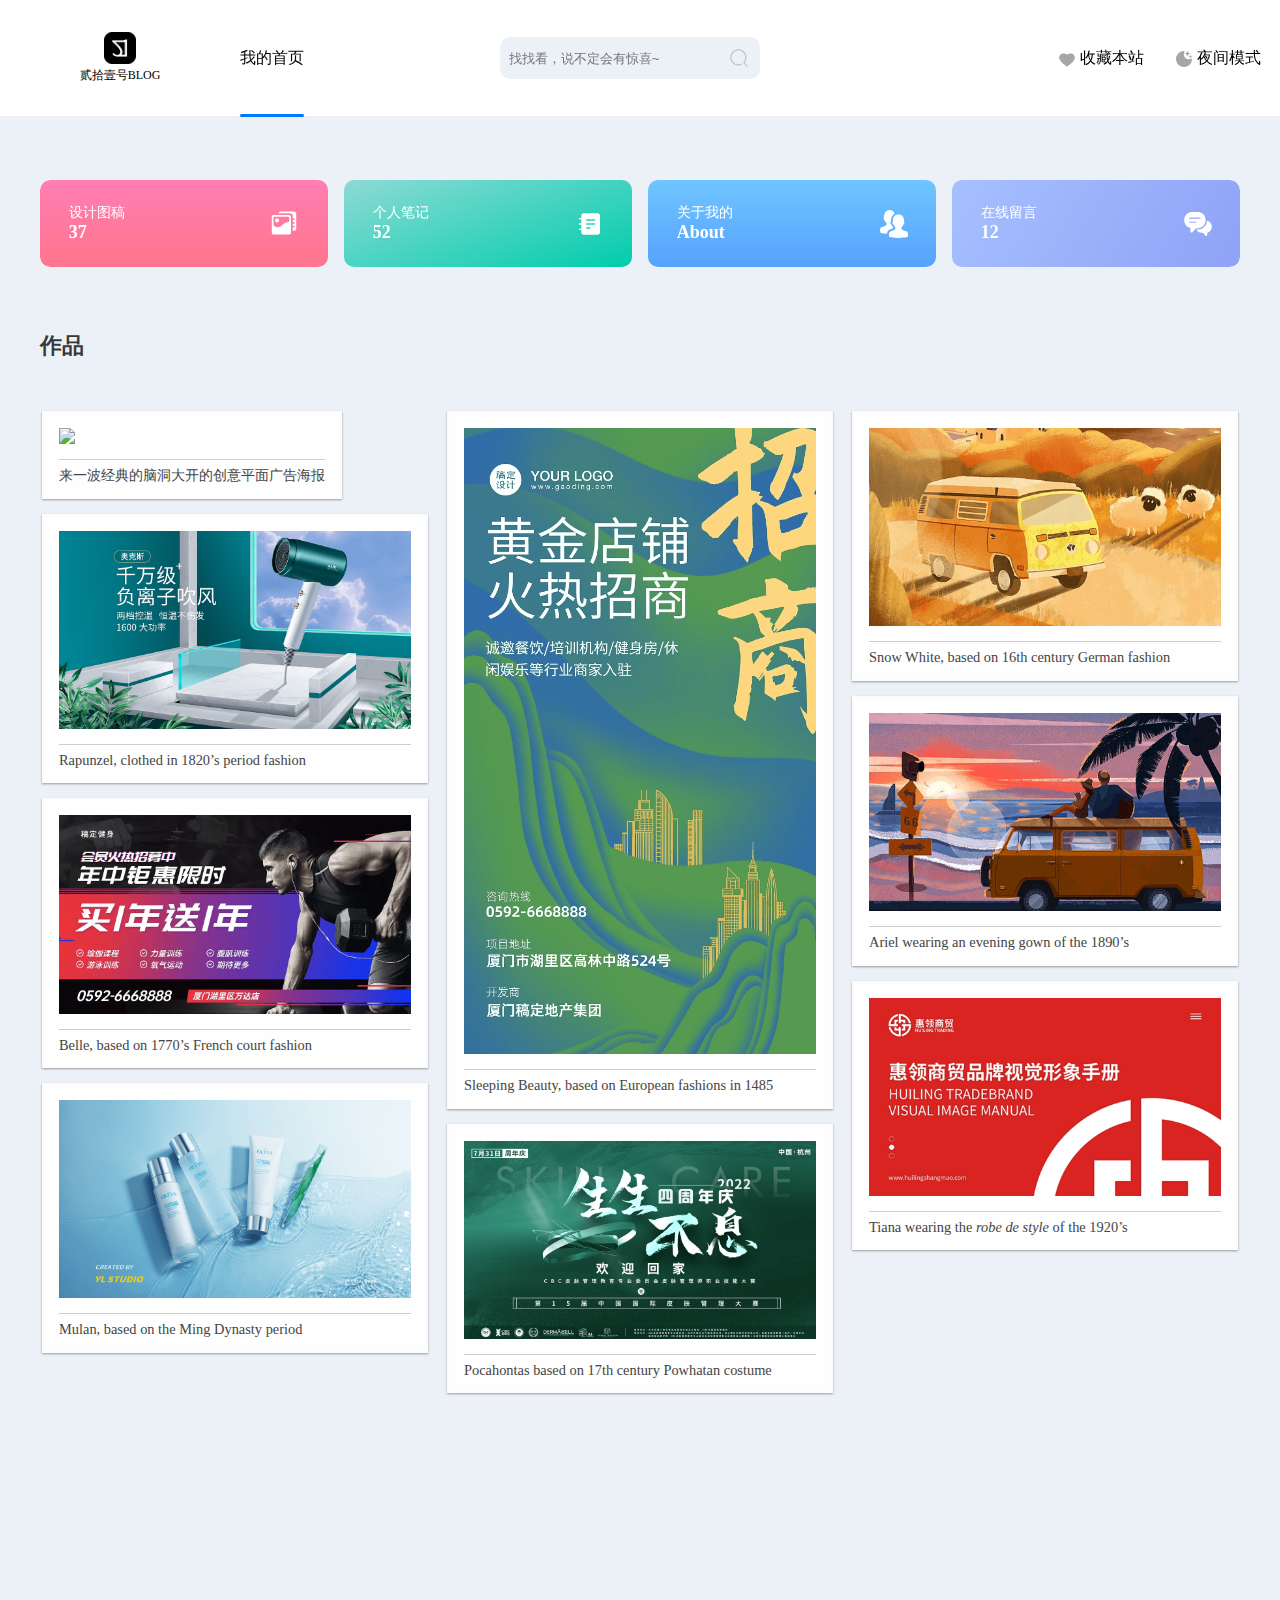
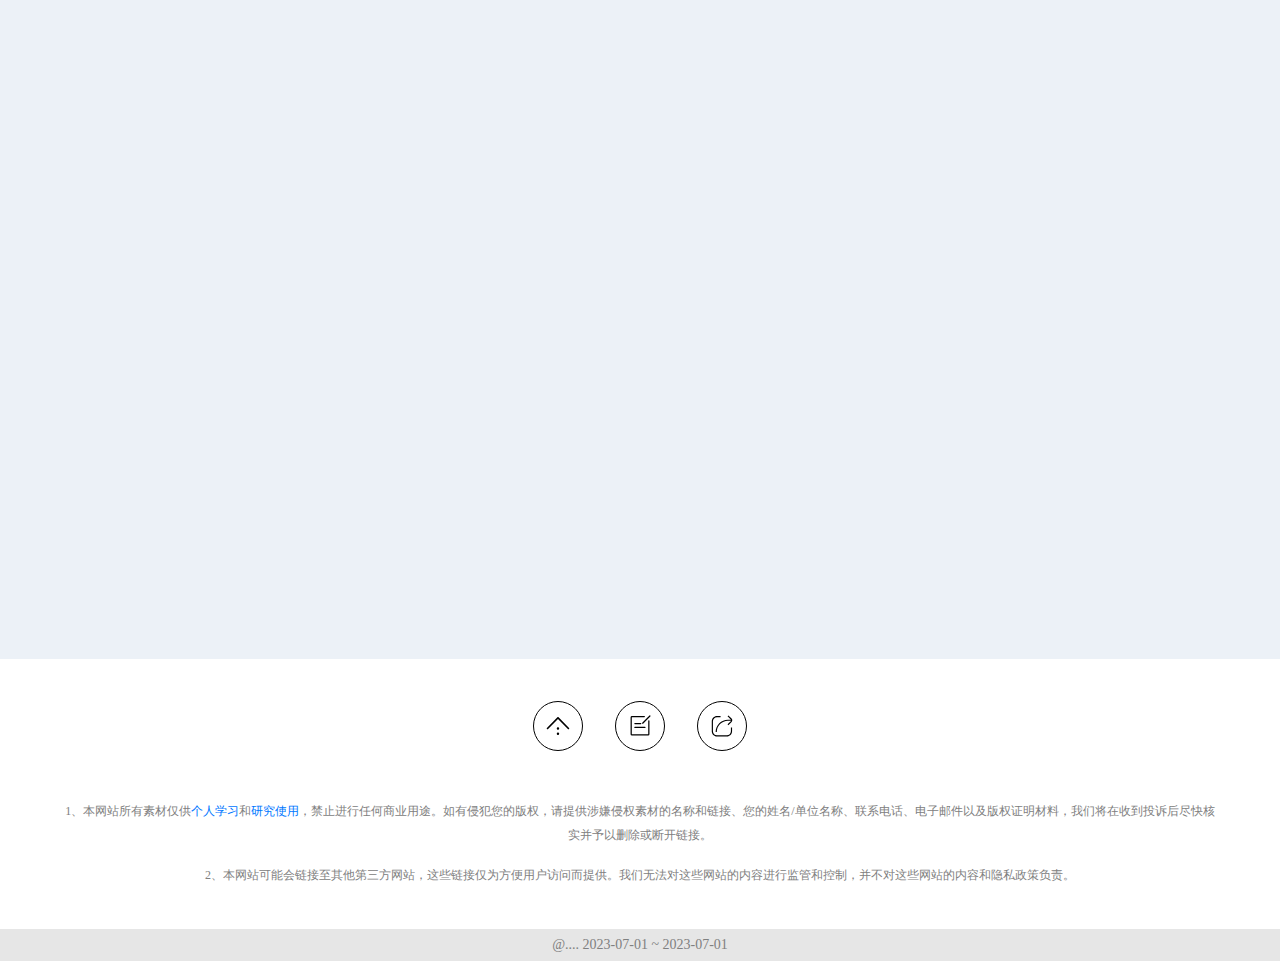
==== index.html @ 26cf8e60 "复制网站内部文件" ====
<!DOCTYPE html>
<html>
	<head>
		<meta charset="utf-8" />
		<meta name="viewport" content="width=device-width,initial-scale=1,maximum-scale=1,user-scalable=no">
		<title>21号blog————每一步都是新的起点</title>
		<!-- 网站上显示logo图标 -->
		<link href="img/favicon.ico" rel="icon" type="image/x-icon" />
		<!-- 收藏用logo图标 -->
		<link rel="bookmark" href="img/favicon.ico" type="image/x-icon">
		<link type="text/css" rel="stylesheet" href="css/css.css" />
		<link type="text/css" rel="stylesheet" href="css/animate.css" />
		<script src="https://cdn.staticfile.org/jquery/1.10.2/jquery.min.js"></script>
		<script src="js/wow.min.js"></script>
		<script type="text/javascript" src="js/js.js" defer=true></script>
		<script>
		var wow = new WOW({
		    boxClass: 'wow',
		    animateClass: 'animated',
		    offset: 0,
		    mobile: true,
		    live: true
		});
		wow.init();
		</script>
		<style>
			.animate__animated{animation-iteration-count: 1;}
			.wow{visibility: hidden;}
		</style>
	</head>
	<body>
		<!-- 遮罩 -->
		<div class="mask">
			<div class="navbar-mobile">
				<ul class="navbar-mobile-ul">
					<li class="navbar-mobile-hear">
						<div><div><img src="img/headshot.png"></div></div>
						<ul class="count-ul">
							<li>
								<p>12</p>
								<p>图片</p>
							</li>
							<li>
								<p>52</p>
								<p>文章</p>
							</li>
							<li>
								<p>34</p>
								<p>留言</p>
							</li>
						</ul>
					</li>
					<li>
						<form action="">
							<input type="text" name="search-mobile" placeholder="找找看，说不定会有惊喜~"/>
							<input type="submit" name="submit-mobile" value="搜索"/>
						</form>
					</li>
					<li><a href="index.html"><svg t="1688548582049" class="icon" viewBox="0 0 1024 1024" version="1.1" xmlns="http://www.w3.org/2000/svg" p-id="23814" width="20" height="20"><path d="M778 908.2H596.7c-26.2 0-47.6-21.4-47.6-47.6V678.5h-72v182.1c0 26.2-21.4 47.6-47.6 47.6H245.7c-26.2 0-47.6-21.4-47.6-47.6V561.8h-81.5c-20.1 0-37.6-12.2-44.6-31-7-18.7-1.7-39.3 13.3-52.4l387.7-346 0.2-0.2c25.6-22.1 63.6-21.3 88.4 1.7l380.1 345.6 0.2 0.2c14.3 13.5 18.9 34 11.6 52.2-7.2 18.2-24.6 30-44.2 30h-83.7v298.7c0 26.2-21.4 47.6-47.6 47.6z m-170.9-58h160.5V503.9h114.7l-360-327.3-0.1-0.1c-3.1-2.9-7.8-3-10.9-0.4L144 503.8h112.1v346.4h163V668.1c0-26.2 21.4-47.6 47.6-47.6h92.8c26.2 0 47.6 21.4 47.6 47.6v182.1z" fill="var(--color000)" p-id="23815"></path></svg>我的首页</a></li>
					<li><a href="#"><svg t="1688549715695" class="icon" viewBox="0 0 1024 1024" version="1.1" xmlns="http://www.w3.org/2000/svg" p-id="28426" width="32" height="32"><path d="M744.64 961.856a93.44 93.44 0 0 1-44.032-11.072l-188.288-101.376-188.224 101.312a94.4 94.4 0 0 1-96.832-5.184 90.048 90.048 0 0 1-38.016-88.704l36.864-220.224-159.104-158.848A88.448 88.448 0 0 1 45.44 385.664a91.136 91.136 0 0 1 73.344-60.416l216.384-32.128 94.016-195.2a92.672 92.672 0 0 1 166.208 0l94.016 195.2 216.384 32.128c34.112 5.056 62.272 28.16 73.344 60.352 11.136 32.512 2.88 67.84-21.568 92.16l-159.168 158.848 36.928 220.288a90.112 90.112 0 0 1-37.952 88.64 92.992 92.992 0 0 1-52.736 16.32z m-232.384-171.776a28.16 28.16 0 0 1 13.184 3.328l201.408 108.416a38.208 38.208 0 0 0 38.976-2.112 33.792 33.792 0 0 0 14.592-33.536l-39.232-234.496a27.84 27.84 0 0 1 7.744-24.32l169.344-169.024a33.408 33.408 0 0 0 8.256-34.688 35.84 35.84 0 0 0-28.864-23.424l-230.976-34.368a27.648 27.648 0 0 1-20.992-15.424l-100.48-208.384a36.48 36.48 0 0 0-32.96-20.16 36.672 36.672 0 0 0-33.024 20.16L378.88 330.496a27.776 27.776 0 0 1-20.992 15.424l-230.976 34.368a36.224 36.224 0 0 0-28.864 23.488 33.28 33.28 0 0 0 8.192 34.624l169.344 169.088a27.648 27.648 0 0 1 7.744 24.192l-39.232 234.432a33.664 33.664 0 0 0 14.656 33.6c11.2 7.68 26.752 8.576 39.04 1.984l201.28-108.352a28.288 28.288 0 0 1 13.184-3.264z m0 0" fill="var(--color000)" p-id="28427"></path></svg>收藏本站</a></li>
					<li>
						<a href="#">
							<svg t="1688548713578" class="icon" viewBox="0 0 1024 1024" version="1.1" xmlns="http://www.w3.org/2000/svg" p-id="25168" width="20" height="20"><path d="M588.8 128l12 83.2 4.8 34.4 31.2 14.4c12.8 6.4 26.4 13.6 38.4 21.6l28 18.4 31.2-12 81.6-32 76 127.2-67.2 51.2-28 21.6 3.2 35.2c0.8 7.2 0.8 14.4 0.8 20.8s0 13.6-0.8 20.8l-3.2 35.2 28 21.6 67.2 51.2-75.2 127.2-82.4-32-31.2-12-28 18.4c-12.8 8.8-25.6 16-38.4 21.6l-31.2 14.4-4.8 33.6-12 84H435.2l-12-83.2-4.8-34.4-31.2-14.4c-12.8-6.4-26.4-13.6-38.4-21.6l-28-18.4-31.2 12L208 768l-76-127.2 67.2-51.2 28-21.6-3.2-35.2c-0.8-7.2-0.8-14.4-0.8-20.8s0-13.6 0.8-20.8l3.2-35.2-28-21.6-67.2-51.2L207.2 256l82.4 32 31.2 12 28-18.4c12.8-8.8 25.6-16 38.4-21.6l31.2-14.4 4.8-33.6L435.2 128h153.6m8.8-64H426.4c-27.2 0-49.6 19.2-53.6 44.8L360 201.6c-16 7.2-31.2 16-47.2 26.4l-90.4-35.2c-6.4-2.4-12.8-3.2-19.2-3.2-19.2 0-37.6 9.6-46.4 26.4L71.2 360c-13.6 22.4-8 52 12.8 68l76 57.6c-0.8 9.6-1.6 18.4-1.6 26.4s0 16.8 1.6 26.4l-76 57.6c-20.8 16-26.4 44-12.8 68l84.8 143.2c9.6 16.8 28 27.2 47.2 27.2 6.4 0 12-0.8 18.4-3.2L312 796c15.2 10.4 31.2 19.2 47.2 26.4l13.6 92c3.2 25.6 26.4 45.6 53.6 45.6h171.2c27.2 0 49.6-19.2 53.6-44.8l13.6-92.8c16-7.2 31.2-16 47.2-26.4l90.4 35.2c6.4 2.4 12.8 3.2 19.2 3.2 19.2 0 37.6-9.6 46.4-26.4l85.6-144.8c12.8-23.2 7.2-51.2-13.6-67.2l-76-57.6c0.8-8 1.6-16.8 1.6-26.4 0-9.6-0.8-18.4-1.6-26.4l76-57.6c20.8-16 26.4-44 12.8-68l-84.8-143.2c-9.6-16.8-28-27.2-47.2-27.2-6.4 0-12 0.8-18.4 3.2L712 228c-15.2-10.4-31.2-19.2-47.2-26.4l-13.6-92c-4-26.4-26.4-45.6-53.6-45.6zM512 384c70.4 0 128 57.6 128 128s-57.6 128-128 128-128-57.6-128-128 57.6-128 128-128m0-64c-105.6 0-192 86.4-192 192s86.4 192 192 192 192-86.4 192-192-86.4-192-192-192z" p-id="25169" fill="var(--color000)"></path></svg>
							<div class="navbar-mobile-set-btn">阅读设置</div>
						</a>
						<ul class="navbar-mobile-set">
							<li onclick="daytime()">
								<svg t="1688629040692" class="icon" viewBox="0 0 1024 1024" version="1.1" xmlns="http://www.w3.org/2000/svg" p-id="3818" width="32" height="32"><path d="M512.298667 831.146667a32 32 0 0 1 32 32v42.666666a32 32 0 0 1-64 0v-42.666666a32 32 0 0 1 32-32z m270.933333-93.461334l30.165333 30.165334a32 32 0 1 1-45.248 45.248L737.984 782.933333a32 32 0 0 1 45.248-45.248z m-496.597333 0a32 32 0 0 1 0 45.226667l-30.186667 30.186667a32 32 0 0 1-45.226667-45.248l30.144-30.165334a32 32 0 0 1 45.269334 0zM512 234.666667c153.173333 0 277.333333 124.16 277.333333 277.333333s-124.16 277.333333-277.333333 277.333333-277.333333-124.16-277.333333-277.333333 124.16-277.333333 277.333333-277.333333z m0 64c-117.824 0-213.333333 95.509333-213.333333 213.333333s95.509333 213.333333 213.333333 213.333333 213.333333-95.509333 213.333333-213.333333-95.509333-213.333333-213.333333-213.333333z m394.112 181.333333a32 32 0 0 1 0 64h-42.666667a32 32 0 0 1 0-64h42.666667z m-744.96 0a32 32 0 0 1 0 64h-42.666667a32 32 0 0 1 0-64h42.666667zM813.397333 210.901333a32 32 0 0 1 0 45.248l-30.165333 30.165334a32 32 0 0 1-45.248-45.226667l30.165333-30.186667a32 32 0 0 1 45.248 0z m-556.949333 0l30.186667 30.165334a32 32 0 1 1-45.269334 45.248L211.2 256.149333a32 32 0 1 1 45.248-45.248zM512.298667 86.186667a32 32 0 0 1 32 32v42.666666a32 32 0 0 1-64 0v-42.666666a32 32 0 0 1 32-32z" fill="var(--color000)" p-id="3819"></path></svg>
								浅色模式
							</li>
							<li onclick="night()">
								<svg t="1688629606381" class="icon" viewBox="0 0 1024 1024" version="1.1" xmlns="http://www.w3.org/2000/svg" p-id="13803" width="32" height="32"><path d="M513.7 813.7c-86 0-166.8-33.5-227.6-94.3s-94.3-141.6-94.3-227.6c0-58 15.6-114.9 45.2-164.5 28.7-48.1 69.6-88.2 118.4-115.8l37.5-21.2-0.2 43.1c-0.4 80.4 48.5 173 127.5 241.6 69.7 60.5 152.5 94.7 225.4 94.7 14.9 0 29.4-1.4 43.3-4.4l43.4-9.1-14.6 41.9c-45.2 128.9-167.3 215.6-304 215.6zM346.3 277.6c-65.3 51.1-104.5 130-104.5 214.2 0 149.9 122 271.9 271.9 271.9 101.5 0 193.4-56.5 240.1-144.2-87 2.4-185.3-36.3-266.4-106.7-44.8-38.9-81.8-85.5-107-134.6-17.2-33.3-28.7-67.4-34.1-100.6z" p-id="13804" fill="var(--color000)"></path><path d="M673.8 244.5l30.7 62.1 68.5 9.9-49.6 48.4 11.7 68.2-61.3-32.2-61.3 32.2 11.7-68.2-49.5-48.4 68.5-9.9z" p-id="13805" fill="var(--color000)"></path></svg>
								深色模式
							</li>
						</ul>
					</li>
					<li><a href="#"><svg t="1688548991374" class="icon" viewBox="0 0 1024 1024" version="1.1" xmlns="http://www.w3.org/2000/svg" p-id="26269" width="20" height="20"><path d="M448.000226 735.853809H344.008946c-27.021043 0-53.977062-5.8955-80.11667-17.700951-25.287072-11.415307-49.327854-28.292622-69.517775-48.887136-20.663151-21.078581-36.962475-45.224123-48.442806-71.811673-11.921048-27.595421-17.957434-56.354047-17.957434-85.470305S134.021484 454.10886 145.942533 426.513439c11.480331-26.583938 27.779655-50.751154 48.442806-71.829736 20.189921-20.590902 44.230702-37.544078 69.517774-48.959384 26.139608-11.801838 53.102852-17.812936 80.116671-17.812937h103.991279a31.970084 31.970084 0 0 0 0-63.940169h-104.002117c-36.153289 0-71.963396 7.918466-106.426063 23.480853-32.912931 14.857961-62.813088 35.882356-88.865997 62.462682-26.190182 26.732048-46.875007 57.437779-61.483711 91.250207-15.392602 35.643935-23.199083 72.938754-23.199083 110.833239s7.806481 75.185691 23.199083 110.833238c14.608703 33.830491 35.297141 64.528997 61.483711 91.242983 26.056522 26.580326 55.956679 47.503572 88.865997 62.361533 34.462667 15.558774 70.269162 23.35803 106.426063 23.35803h103.99128a31.970084 31.970084 0 1 0 0-63.940169zM936.770437 401.168568c-14.608703-33.830491-35.293528-64.528997-61.48371-91.242983-26.056522-26.580326-55.956679-47.622782-88.865998-62.495193-34.462667-15.558774-70.272774-23.480853-106.426063-23.480853h-103.994892a31.970084 31.970084 0 0 0 0 63.940169h103.99128c27.021043 0 53.977062 6.011098 80.11667 17.812936 25.287072 11.415307 49.327854 28.350421 69.517775 48.948548 20.663151 21.078581 36.962475 45.253022 48.442806 71.840572 11.921048 27.595421 17.957434 56.354047 17.957434 85.484755s-6.04361 57.889334-17.957434 85.481142c-11.480331 26.583938-27.779655 50.754767-48.442806 71.833348-20.189921 20.590902-44.230702 37.42848-69.517775 48.843787-26.139608 11.801838-53.102852 17.700951-80.11667 17.700951h-103.99128a31.970084 31.970084 0 0 0 0 63.940169h103.99128c36.153289 0 71.963396-7.799256 106.426063-23.35803 32.912931-14.857961 62.813088-35.824557 88.865997-62.404883 26.190182-26.732048 46.875007-57.390817 61.483711-91.221307 15.392602-35.643935 23.199083-72.924305 23.199083-110.818789s-7.802868-75.156792-23.195471-110.804339z" fill="var(--color000)" p-id="26270"></path><path d="M285.924541 511.701974A31.970084 31.970084 0 0 0 317.894625 543.672058h388.337185a31.970084 31.970084 0 0 0 0-63.940169H317.894625a31.970084 31.970084 0 0 0-31.970084 31.970085z" fill="var(--color000)" p-id="26271"></path></svg>友情链接</a></li>
				</ul>
			</div>
		</div>
		<!-- 导航栏 -->
		<div class="navbar-box" id="scrollTop">
			<div class="navbar-left">
				<a href="index.html">
					<p><img src="img/logo.png" /></p>
					<p>贰拾壹号BLOG</p>
				</a>
			</div>
			<div class="navbar-middle">
				<ul class="navbar-ul">
					<li class="navbar-ul-left navbar-ul-left-index">
						<span class="navbar-ul-left-hint"></span>
						<div><a href="index.html">我的首页</a></div>
						<div>
							<form>
								<input type="text" name="search" value="" placeholder="找找看，说不定会有惊喜~" />
								<input type="submit" name="submit" value="" />
							</form>
						</div>
					</li>
					<li class="weather">
						<iframe allowtransparency="true" frameborder="0" width="255" height="64" scrolling="no" src="//tianqi.2345.com/plugin/widget/index.htm?s=2&z=3&t=1&v=2&d=1&bd=0&k=&f=&ltf=009944&htf=cc0000&q=1&e=0&a=1&c=59287&w=255&h=64&align=right"></iframe>
					</li>
				</ul>
			</div>
			<div class="navbar-right">
				<div>
					<span><img src="img/icon/collect.png"/></span>
					<span>收藏本站</span>
				</div>
				<div>
					<span id="modenight" onclick="night()"><img src="img/icon/night.png"/>夜间模式</span>
					<span id="modeoo" onclick="daytime()"><img src="img/icon/daytime.png"/>白天模式</span>
				</div>
				<div class="navbar-more"><div></div></div>
			</div>
		</div>
		<!-- 网页主体 -->
		<div class="content-box">
			<!-- 顶部内容 -->
			<ul class="content-top-box">
				<li>
					<div class="wow bounceInUp content-top-left-banner">
						<ul class="content-top-right-box">
							<li class="wow bounceIn">
								<a href="graphic.html">
									<div class="content-top-right-title">
										<p>设计图稿</p>
										<p>37</p>
									</div>
									<div class="content-top-right-img">
										<svg t="1685689883767" class="icon" viewBox="0 0 1024 1024" version="1.1" xmlns="http://www.w3.org/2000/svg" p-id="2447" width="28" height="28"><path d="M259.072 303.104q30.72 0 52.736 22.016t22.016 53.76q0 30.72-22.016 52.736t-52.736 22.016q-31.744 0-53.248-22.016t-21.504-52.736q0-31.744 21.504-53.76t53.248-22.016zM864.256 57.344q43.008 0 69.12 28.672t26.112 65.536l0 550.912q0 23.552-16.896 39.936t-40.448 16.384l-70.656 0 0-123.904 44.032 0q11.264 0 19.456-8.192t8.192-20.48q0-11.264-8.192-19.456t-19.456-8.192l-44.032 0 0-79.872 44.032 0q11.264 0 19.456-8.192t8.192-19.456-8.192-19.968-19.456-8.704l-44.032 0 0-72.704 44.032 0q11.264 0 19.456-8.192t8.192-20.48q0-11.264-8.192-19.456t-19.456-8.192l-44.032 0 0-86.016q0-57.344-26.624-80.896t-90.112-23.552l-394.24 0 0-9.216q0-23.552 16.896-39.936t40.448-16.384l486.4 0zM692.224 184.32q39.936 0 57.856 23.04t17.92 59.904l0 565.248q0 23.552-19.456 43.52t-48.128 19.968l-572.416 0q-24.576 0-44.032-20.48t-19.456-48.128l0-575.488q0-29.696 16.384-48.64t43.008-18.944l568.32 0zM703.488 291.84q0-17.408-10.752-30.208t-34.304-12.8l-488.448 0q-4.096 0-11.264 1.536t-14.336 5.12-12.288 9.728-5.12 15.36l0 274.432q8.192 9.216 23.04 22.016t34.816 23.552 44.544 18.432 53.248 7.68q43.008 0 75.264-13.824t59.904-34.816 54.272-45.056 58.88-45.568 73.728-36.352 98.816-16.896l0-142.336z" p-id="2448" fill="#ffffff"></path></svg>
									</div>
								</a>
							</li>
							<li class="wow bounceIn">
								<a href="Notes.html">
									<div class="content-top-right-title date" >
										<p>个人笔记</p>
										<p>52</p>
									</div>
									<div class="content-top-right-img">
										<svg t="1687530132778" class="icon" viewBox="0 0 1024 1024" version="1.1" xmlns="http://www.w3.org/2000/svg" p-id="3564" width="32" height="32"><path d="M234.666667 704H170.666667a21.333333 21.333333 0 0 1 0-42.666667h64v-128H170.666667a21.333333 21.333333 0 0 1 0-42.666666h64v-128H170.666667a21.333333 21.333333 0 0 1 0-42.666667h64v-64a85.333333 85.333333 0 0 1 85.333333-85.333333h426.666667a85.333333 85.333333 0 0 1 85.333333 85.333333v512a85.333333 85.333333 0 0 1-85.333333 85.333333H320a85.333333 85.333333 0 0 1-85.333333-85.333333v-64z m170.666666-341.333333a21.333333 21.333333 0 0 0 0 42.666666h256a21.333333 21.333333 0 0 0 0-42.666666H405.333333z m0 128a21.333333 21.333333 0 0 0 0 42.666666h256a21.333333 21.333333 0 0 0 0-42.666666H405.333333z m0 128a21.333333 21.333333 0 0 0 0 42.666666h106.666667a21.333333 21.333333 0 0 0 0-42.666666h-106.666667z" fill="#ffffff" p-id="3565"></path></svg>
									</div>
								</a>
							</li>							
							<li class="wow bounceIn">
								<a href="about.html">
									<div class="content-top-right-title">
										<p>关于我的</p>
										<p class="about-english">About</p>
									</div>
									<div class="content-top-right-img">
										<svg t="1685690823115" class="icon" viewBox="0 0 1024 1024" version="1.1" xmlns="http://www.w3.org/2000/svg" p-id="3679" width="32" height="32"><path d="M951.813566 793.776212c2.452537 8.065731 4.206548 18.234837 5.608997 30.155555 1.404648 11.571355 2.105373 23.845833 2.105373 35.76675 0 11.921917-0.700725 23.494471-2.807097 34.014738-1.750813 10.518269-4.55791 18.585199-8.064732 23.843834-2.454736 3.507822-9.117818 7.013445-20.689373 10.520467-11.571554 3.506822-25.948007 6.661084-42.779396 9.467181-17.18255 3.155461-36.117912 5.611196-56.805286 8.415095-20.687374 2.803899-41.376747 4.910471-62.415482 6.664282-21.039735 1.751812-41.028383 3.154461-60.664669 4.55791-19.285924 1.051087-36.468474 1.751812-51.19529 1.751812-14.727815 0-31.558004-0.700725-50.844927-1.751812-18.93756-1.404648-38.922011-2.806097-59.610384-4.55791-20.690372-1.753811-41.028383-3.859383-61.015032-5.612195-19.987648-2.103174-38.572648-4.558909-55.402837-7.013645-16.831188-2.806097-30.858478-5.261832-42.429833-8.064732-11.571554-2.806097-18.584-5.260833-21.74046-7.71437-4.55791-4.208746-8.414095-16.481825-11.571554-37.170398-2.806097-20.689373-2.103174-47.338305 2.805098-79.599032 2.806097-18.935562 10.520467-32.961652 22.441185-42.427834 11.925115-9.468181 26.300568-17.18255 42.781394-23.142909 16.478627-5.962557 33.312014-10.87083 50.843928-15.429739 17.532913-4.559908 32.962651-10.871829 46.287017-19.988648 10.519468-7.012446 18.584-13.674729 24.194196-19.285924 5.610996-5.962557 9.467181-11.922916 12.273279-17.532913 2.805098-5.961358 3.858184-12.27128 3.858184-18.585199 0-6.311921-0.351362-13.674729-1.054285-22.091822-1.403648-11.570555-5.260833-21.038736-12.272279-28.05238-7.013645-6.661084-14.727815-13.323367-23.142909-19.986449-4.207547-3.507822-7.71437-8.415095-10.87083-15.078377-3.15646-6.311921-5.960359-12.973004-8.415095-19.286923-2.454536-7.012446-4.558909-15.076178-7.013645-23.842635-3.507822-1.403648-7.013645-3.15646-10.520467-5.260833-3.155461-2.453537-5.960359-5.961358-9.115819-10.519468-3.505823-4.55791-6.31292-11.221192-9.116819-19.285924-3.155461-8.065731-4.208547-16.130464-3.506822-23.494471 0.700725-7.364007 2.103174-13.324366 4.560108-18.233638 2.452537-5.960359 5.608997-11.221192 9.466182-15.780101-0.349363-18.934363 0.351362-38.221286 2.806097-57.50721 2.453537-16.480826 5.960359-33.662377 10.87083-51.896015 4.909272-17.884474 12.623641-34.715663 23.493471-50.144202 9.467181-14.02609 19.987648-25.597645 31.909565-34.364101 11.571554-8.767456 23.843834-15.780101 36.115913-20.690372 12.275477-4.908272 24.895921-8.415095 37.172397-10.168905 12.27128-1.751812 24.192997-2.803899 35.414189-2.803899 30.156554 0 56.805286 6.311921 80.651318 18.584 23.494471 12.273279 41.026384 25.597645 52.248575 39.623935 12.973004 16.130464 22.442184 33.662377 28.754105 53.651025 6.311921 19.636287 10.517269 38.222485 13.673729 55.052474 3.155461 19.987648 4.209546 39.974098 3.508821 59.960747 2.803899 2.454736 5.611196 5.611196 8.064732 9.46838 1.753011 3.506822 3.505823 8.065731 4.908272 13.675728 1.402449 5.609996 1.756009 12.622642 0.351362 20.688373-1.402449 10.520467-3.506822 19.284725-7.014644 25.597645-3.506822 6.311721-7.013645 11.571554-10.518269 15.079376-4.208746 4.207547-8.765457 6.661084-14.025091 8.064732-2.455735 8.765457-4.561108 16.831188-7.014644 23.843834-2.454736 6.31292-5.260833 12.973004-8.766456 19.285924-3.506822 6.311921-7.365007 11.221192-11.221192 14.02609-4.55791 4.208547-9.115819 7.71437-12.973004 10.519468-3.857185 3.15646-7.012645 5.961358-10.169105 9.116819-3.15646 3.15646-5.609996 7.013645-7.364007 10.87083-2.104373 4.207547-3.858184 9.115819-4.908272 15.078377-1.052087 7.71437-1.753811 15.42754-1.402449 23.493272 0.350362 8.064732 2.103174 15.780101 5.609996 23.143109 3.506822 7.71437 9.11482 15.079376 17.181551 22.093021 8.064732 7.012645 18.936561 13.324366 33.313014 18.584 12.273279 5.260833 25.948007 9.817544 41.026384 13.674729 15.078377 3.858184 29.45483 8.417093 43.478921 13.675728 14.02609 5.259634 26.301568 12.273279 37.172397 20.33901C939.188726 770.28294 946.902096 780.803407 951.813566 793.776212M480.182532 631.072325c-1.402449 6.663282-2.805098 11.573553-4.558909 15.079376-1.753811 3.507822-5.960359 7.365007-12.272279 11.571554-15.428739 9.467181-31.909565 17.181551-49.443477 22.792747-17.882276 5.960359-34.714464 12.272279-50.844927 19.285924-16.128265 7.013645-30.155555 16.479827-42.427834 28.05238-11.922916 11.570555-19.637286 27.702018-22.441185 49.092116-1.052087 6.663282-1.754011 12.974004-2.105373 18.935562-0.349363 6.311921-0.700725 11.921917-1.40145 17.18255-0.701724 1.051087-1.402449 2.104373-1.754011 3.154261-0.349363 1.054285-1.051087 1.75501-1.754011 3.15646-23.143109-1.752812-46.285019-3.857185-69.77949-6.310721-23.494471-2.453537-45.234931-5.260833-64.871217-8.064732-19.637286-3.15646-36.468474-5.963557-50.144202-8.767456-13.675728-2.8029-22.089823-5.95936-25.597645-8.765457-5.259634-4.207547-9.116819-16.480826-11.922916-37.169199-2.803899-20.689373-1.751812-47.338105 3.15646-80.300956 2.806097-18.233638 10.520467-32.260927 22.443383-42.077471 12.272279-9.46838 26.29837-17.532913 43.128559-22.793746 16.480826-5.610996 33.314013-10.868631 50.844927-15.428739 17.533912-4.55791 32.962651-11.221192 46.287017-19.284725 10.521466-7.015643 18.585199-13.675728 24.546557-19.287923 5.608997-5.960359 9.466182-11.920918 11.921917-18.232638 2.454736-6.31292 3.506822-12.62464 3.506822-18.935562 0-6.31292-0.350362-13.676727-1.052087-21.039735-1.052087-11.921917-5.259634-21.039735-11.921917-28.05238-6.662283-6.663282-14.376453-13.675728-22.442184-20.689373-4.558909-3.15646-8.766456-7.71437-11.922916-14.02609-3.15646-6.311921-5.960359-12.973004-8.415095-19.284725-2.454736-7.013645-4.558909-15.079376-7.013645-23.843834-3.506822-1.404648-7.013645-3.15646-10.519268-5.261832-3.155461-2.454736-5.962557-5.960359-9.117818-10.518269-3.15646-4.558909-6.311921-11.222191-9.116819-19.285924-2.806097-8.064732-4.208547-16.130464-3.505823-23.143109 0.699726-7.363008 2.103174-13.675728 4.55791-18.936561 2.453537-6.310721 5.609996-11.920918 9.468181-15.778102-0.702724-18.935562 0.349363-38.221286 2.805098-57.508209 2.454736-16.129464 6.311921-32.960653 11.571554-51.19529 5.258635-18.234837 13.325365-34.713464 23.842635-49.442478 9.468181-14.02609 19.988648-25.596645 31.910565-34.364101 11.570355-8.765457 23.492272-15.777903 35.76675-20.687374 11.920918-4.910271 24.194196-8.416094 36.817838-10.170105 12.272279-1.752812 24.546557-2.803899 36.118112-2.803899 29.45483 0 56.104761 6.311921 79.599232 18.584 23.494471 12.272279 41.377746 25.597645 53.299663 39.973098 7.71437 9.818543 12.621443 19.286923 14.376453 27.702018 2.102175 8.416094 4.909272 18.584 8.414095 29.806191-11.219993 6.311921-23.14191 16.129464-35.765551 28.753105-12.62464 12.623641-23.494471 25.597645-33.312014 38.572648-11.571554 16.478627-20.688373 34.714464-26.649731 54.701113-5.960359 19.987648-10.168905 38.572648-13.325365 55.755398-2.805098 20.687374-4.206548 41.025385-4.206548 61.714757-4.558909 5.259634-8.416094 11.221192-10.520267 17.531913-2.455735 5.962557-3.857185 12.976202-4.558909 20.690372-0.700725 8.063733 0.701724 16.480826 3.505823 25.948007 3.15646 10.168905 6.311921 17.883275 9.46838 22.791547 3.506822 5.260833 6.663282 9.46838 9.819742 12.274278 3.504624 3.505823 7.013645 5.961358 10.518269 7.013645 2.455735 9.467181 4.558909 18.232638 7.013645 26.648732 2.453537 7.012645 5.259634 14.375453 8.415095 21.74046 3.507822 7.364007 7.365007 12.62464 11.922916 16.481825 4.208547 3.506822 7.365007 6.310721 9.46838 8.764458 2.454536 2.455735 4.208547 4.559908 5.960359 6.664282 1.403648 2.103174 2.454536 4.908272 2.806097 8.414095C478.079158 620.554056 478.778884 625.111966 480.182532 631.072325" fill="#ffffff" p-id="3680"></path></svg>
									</div>
								</a>
							</li>
							<li class="wow bounceIn">
								<a href="message.html">
									<div class="content-top-right-title">
										<p>在线留言</p>
										<p>12</p>
									</div>
									<div class="content-top-right-img">
										<svg t="1685691197704" class="icon" viewBox="0 0 1024 1024" version="1.1" xmlns="http://www.w3.org/2000/svg" p-id="4863" width="32" height="32"><path d="M800.941 406.572a363.67 363.67 0 0 1-2.763 25.749C776.735 580.909 658.932 688.77 518.094 688.77H472.22l-8.406 8.764c31.631 58.692 90.435 97.028 156.53 97.028h45.593l90.226 94.185a30.17 30.17 0 0 0 21.808 9.327c3.777 0 7.586-0.71 11.257-2.186 11.43-4.57 18.909-15.668 18.909-27.981v-76.995c83.988-17.422 146.168-96.328 146.168-191.625 0-97.472-66.654-178.233-153.365-192.715z" fill="#ffffff" p-id="4864"></path><path d="M755.185 426.126c2.1-14.6 3.112-27.722 3.112-40.17 0-142.983-107.756-259.337-240.202-259.337h-207.53c-132.46 0-240.221 116.354-240.221 259.338 0 128.374 84.829 234.279 198.528 255.466v109.324a35.16 35.16 0 0 0 22.053 32.62c4.262 1.699 8.685 2.546 13.072 2.546 9.436 0 18.65-3.803 25.412-10.857l124.25-129.748h64.436c119.042 0.001 218.742-92.174 237.09-219.182zM243.792 305.801h337.615c9.438 0 17.13 8.124 17.13 18.106 0 9.986-7.692 18.096-17.13 18.096H243.792c-9.455 0-17.139-8.11-17.139-18.096 0-9.982 7.683-18.106 17.139-18.106z m202.705 167.99H243.792c-9.455 0-17.139-8.105-17.139-18.075 0-10.007 7.684-18.13 17.139-18.13h202.705c9.436 0 17.144 8.123 17.144 18.13 0 9.97-7.708 18.074-17.144 18.074z" fill="#ffffff" p-id="4865"></path></svg>
									</div>
								</a>
							</li>
						</ul>
					</div>
				</li>
			</ul>
			<!-- 平面作品 -->
			<p class="wow bounceInUp plane-title graphic-list-title">
				<span class="now-color-title">作品</span>
			</p>
			<!-- 列表 -->
			<!-- 瀑布流 -->
			<div id="columns">
				<figure>
					<a href="details.html?src=https://img2.baidu.com/it/u=1335406191,2911213722&fm=253&fmt=auto&app=138&f=JPEG?w=500&h=750">
						<img src="https://img2.baidu.com/it/u=1335406191,2911213722&fm=253&fmt=auto&app=138&f=JPEG?w=500&h=750">
						<figcaption>来一波经典的脑洞大开的创意平面广告海报</figcaption>
					</a>
				</figure>
				
				<figure>
					<a href="details.html?src=img/plane/02.png">
						<img src="img/plane/02.png">
						<figcaption>Rapunzel, clothed in 1820’s period fashion</figcaption>
					</a>
				</figure>
				
				<figure>
					<a href="details.html?src=img/plane/03.png">
						<img src="img/plane/03.png">
						<figcaption>Belle, based on 1770’s French court fashion</figcaption>
					</a>
				</figure>
			  
				<figure>
					<a href="details.html?src=img/plane/04.png">
					<img src="img/plane/04.png">
					<figcaption>Mulan, based on the Ming Dynasty period</figcaption>
					</a>
				</figure>
				
				<figure>
					<a href="details.html?src=img/plane/05.png">
						<img src="img/plane/05.png">
						<figcaption>Sleeping Beauty, based on European fashions in 1485</figcaption>
					</a>
				</figure>
				
				<figure>
					<a href="details.html?src=img/plane/06.png">
						<img src="img/plane/06.png">
						<figcaption>Pocahontas based on 17th century Powhatan costume</figcaption>
					</a>
				</figure>
			  
				<figure>
					<a href="details.html?src=img/plane/07.png">
						<img src="img/plane/07.png">
						<figcaption>Snow White, based on 16th century German fashion</figcaption>
					</a>
				</figure>	
			  
				<figure>
					<a href="details.html?src=img/plane/08.png">
						<img src="img/plane/08.png">
						<figcaption>Ariel wearing an evening gown of the 1890’s</figcaption>
					</a>
				</figure>
			  
				<figure>
					<a href="details.html?src=img/plane/09.png">
						<img src="img/plane/09.png">
						<figcaption>Tiana wearing the <i>robe de style</i> of the 1920’s</figcaption>
					</a>
				</figure>
			</div>			
			<!-- <ul class="graphic-list-box">
				<li class="wow bounceInUp">
					<a href="details.html?src=img/plane/01.png">
						<img src="img/plane/01.png"/>
						<div class="graphic-list-tit">10个为 ____ 节省金钱/时间的技巧</div>
					</a>					
				</li>
				<li class="wow bounceInUp">
					<a href="details.html?src=img/plane/02.png">
						<img src="img/plane/02.png"/>
						<div class="graphic-list-tit">获得 ____ 最优惠价的秘密</div>
					</a>					
				</li>
				<li class="wow bounceInUp">
					<a href="details.html?src=img/plane/03.png">
						<img src="img/plane/03.png"/>
						<div class="graphic-list-tit">天猫代运营：2016年购物券试用技巧</div>
					</a>					
				</li>
				<li class="wow bounceInUp">
					<a href="details.html?src=img/plane/04.png">
						<img src="img/plane/04.png"/>
						<div class="graphic-list-tit">美国逾30年前扣押伊朗4亿美元</div>
					</a>					
				</li>
				<li class="wow bounceInUp">
					<a href="details.html?src=img/plane/06.png">
						<img src="img/plane/06.png"/>
						<div class="graphic-list-tit">在于可以让用户第一时间知道文章的总体思想，能够完美的传递给用户此文章的用处</div>
					</a>					
				</li>
				<li class="wow bounceInUp">
					<a href="details.html?src=img/plane/07.png">
						<img src="img/plane/07.png"/>
						<div class="graphic-list-tit">埃及金字塔未解之谜</div>
					</a>					
				</li>
				<li class="wow bounceInUp">
					<a href="details.html?src=img/plane/08.png">
						<img src="img/plane/08.png"/>
						<div class="graphic-list-tit">通过标题可以聚拢一批特定的人群，从而产生共鸣扩大彼此的话题</div>
					</a>					
				</li>
				<li class="wow bounceInUp">
					<a href="details.html?src=img/plane/09.png">
						<img src="img/plane/09.png"/>
						<div class="graphic-list-tit">河北人在北京的都来聊聊都再做什么工作</div>
					</a>					
				</li>
				<li class="wow bounceInUp">
					<a href="details.html?src=img/plane/10.png">
						<img src="img/plane/10.png"/>
						<div class="graphic-list-tit">通俗说法就是指向型，确定某类用户群体</div>
					</a>
				</li>
			</ul> -->
			<!-- 更多按钮 -->
			<ul class="wow bounceInUp more-index">
				<li><a href="graphic.html">浏览更多作品</a></li>
				<li>
					<a href="graphic.html"><svg t="1688978290340" class="icon" viewBox="0 0 1024 1024" version="1.1" xmlns="http://www.w3.org/2000/svg" p-id="3260" width="32" height="32"><path d="M558.933333 490.666667L384 665.6l59.733333 59.733333 234.666667-234.666666L443.733333 256 384 315.733333l174.933333 174.933334z" fill="#2e54ff" p-id="3261"></path></svg></a>
				</li>
			</ul>
			<!-- 笔记 -->
			<div>
				<p class="wow bounceInUp plane-title graphic-list-title">
					<span class="now-color-title">最新笔记</span>
					<span>/</span>
					<span class="graphic-list-title-describe">加深记忆、储存备忘</span>
				</p>
				<!-- 分割线 -->
				<ul class="wow bounceInUp news-note-line">
					<li class="wow bounceInUp"></li>
					<li class="wow bounceInUp"></li>
					<li class="wow bounceInUp"></li>
				</ul>
				<!-- 列表 -->
				<ul class="wow bounceInUp news-note-ul">
					<li>
						<div>
							<div><img src="https://img1.baidu.com/it/u=1698965068,3006510169&fm=253&fmt=auto&app=138&f=JPEG?w=750&h=500" /></div>
							<div class="news-note-left">
								<div>
									<p>电影海报设计</p>
									<p>看大师如何在方寸之间挥洒才华</p>
									<p><a href="Notes.html">产看详情</a></p>
								</div>
							</div>
						</div>
					</li>
					<li>
						<a href="Notes.html">
							<ul class="news-note-list">
								<li>
									<img src="https://img2.baidu.com/it/u=2347958411,4043770742&fm=253&fmt=auto&app=138&f=JPEG?w=658&h=399" />
								</li>
								<li>
									<p>4000字干货！超多案例的B端设计指南：导航（一）</p>
									<p>早在两年前，我写过一篇关于导航菜单的文章。这篇文章帮助到了很多同学进入 B 端领域。然而，两年过去了，行业在不断发展，文章中的很多观点都不太适用于目前的 B 端环境。</p>
									<p>2023-07-11</p>
								</li>
							</ul>
							<ul class="news-note-list">
								<li>
									<img src="https://img1.baidu.com/it/u=2224274724,413370899&fm=253&fmt=auto&app=138&f=JPEG?w=745&h=500" />
								</li>
								<li>
									<p>设计 Vision Pro 的 UI和交互时</p>
									<p>编者按：这篇文章来自设计师 Jishnu Hari，他结合 WWDC 后续的宣讲和官方指南，梳理总结了 18 个 Vision Pro 的 UI 交互设计的原则，如果你的产品有打算往这片全新的领域迁移，那么可以先收藏这些设计原则：</p>
									<p>2023-07-11</p>
								</li>
							</ul>
							<ul class="news-note-list">
								<li>
									<img src="https://img2.baidu.com/it/u=3194690368,2740256494&fm=253&fmt=auto&app=138&f=JPEG?w=650&h=428" />
								</li>
								<li>
									<p>4000字干货！</p>
									<p>早在两年前，我写过一篇关于导航菜单的文章。这篇文章帮助到了很多同学进入 B 端领域。然而，两年过去了，行业在不断发展，文章中的很多观点都不太适用于目前的 B 端环境。</p>
									<p>2023-07-11</p>
								</li>
							</ul>
							<ul class="news-note-list">
								<li>
									<img src="https://img1.baidu.com/it/u=2168325563,2861170800&fm=253&fmt=auto&app=138&f=JPEG?w=499&h=333" />
								</li>
								<li>
									<p>设计 Vision Pro 的 UI和交互时</p>
									<p>编者按：这篇文章来自设计师 Jishnu Hari，他结合 WWDC 后续的宣讲和官方指南，梳理总结了 18 个 Vision Pro 的 UI 交互设计的原则，如果你的产品有打算往这片全新的领域迁移，那么可以先收藏这些设计原则：</p>
									<p>2023-07-11</p>
								</li>
							</ul>
						</a>
					</li>
				</ul>
			</div>
		</div>
		<!-- 底部 -->
		<div class="footer-box">
			<p>
				<ul class="footer-but">
					<li>
						<svg t="1688113430424" class="icon" viewBox="0 0 1024 1024" version="1.1" xmlns="http://www.w3.org/2000/svg" p-id="6375" width="28" height="28"><path d="M511.238149 536.597211M511.238149 536.597211M105.142154 907.508869M105.142154 265.895883M894.192074 633.006981c-7.892761 0-15.782451-3.024893-21.784142-9.067516l-360.869954-363.408777-361.487008 363.426173c-11.95631 12.020778-31.394011 12.07399-43.414789 0.115634-12.020778-11.95631-12.072967-31.394011-0.116657-43.414789l383.27115-385.326972c5.762237-5.792936 13.595646-9.05012 21.765723-9.05012 0.004093 0 0.008186 0 0.01228 0 8.175193 0.00307 16.010649 3.267417 21.770839 9.067516l382.635677 385.326972c11.946077 12.031011 11.878538 31.468712-0.152473 43.414789C909.835356 630.036323 902.01218 633.006981 894.192074 633.006981zM511.238149 602.307795m-45.025473 0a44 44 0 1 0 90.050945 0 44 44 0 1 0-90.050945 0ZM511.238149 792.514835m-45.025473 0a44 44 0 1 0 90.050945 0 44 44 0 1 0-90.050945 0Z" fill="var(--color000)" p-id="6376"></path></svg>
					</li>
					<li>
						<svg t="1688113648964" class="icon" viewBox="0 0 1024 1024" version="1.1" xmlns="http://www.w3.org/2000/svg" p-id="8610" width="28" height="28"><path d="M806.49446356 862.78857422H218.56652397a52.42862522 52.42862522 0 0 1-51.51945887-53.03473708V198.94519727a52.42862522 52.42862522 0 0 1 51.51945888-53.03473708h451.85595732a22.72917304 22.72917304 0 0 1 0 45.45834607H218.56652397a7.12180784 7.12180784 0 0 0-6.06111279 7.57639101v610.80863987a7.12180784 7.12180784 0 0 0 6.0611128 7.57639102h587.92793958a7.12180784 7.12180784 0 0 0 6.06111282-7.57639102V321.98578686a22.72917304 22.72917304 0 0 1 45.45834535 1e-8v487.76805027a52.42862522 52.42862522 0 0 1-51.51945817 53.03473708z" p-id="8611" fill="var(--color000)"></path><path d="M540.26008459 446.99623783H325.54516448a22.72917304 22.72917304 0 0 1 0-45.45834607h214.7149201a22.72917304 22.72917304 0 1 1 1e-8 45.45834607zM693.00012637 589.12933219H325.54516448a22.72917304 22.72917304 0 0 1 0-45.45834606h367.45496189a22.72917304 22.72917304 0 0 1 0 45.45834606zM609.05371482 431.84345581a22.72917304 22.72917304 0 0 1-16.06194909-38.79112213L858.16544969 127.87864974a22.72917304 22.72917304 0 0 1 32.12389746 32.12389817l-265.17368396 265.17368395a22.72917304 22.72917304 0 0 1-16.06194837 6.66722395z" p-id="8612" fill="var(--color000)"></path></svg>
					</li>
					<li>
						<svg t="1688112526017" class="icon" viewBox="0 0 1024 1024" version="1.1" xmlns="http://www.w3.org/2000/svg" p-id="7995" width="28" height="28"><path d="M837.8 701.1c0 82.2-66.8 149-149 149H329.5c-82.2 0-149-66.8-149-149V341.8c0-82.2 66.8-149 149-149h129.8v-42.7H329.5c-105.7 0-191.7 86-191.7 191.7v359.3c0 105.7 86 191.7 191.7 191.7h359.3c105.7 0 191.7-86 191.7-191.7V571.3h-42.7v129.8z" p-id="7996" fill="var(--color000)"></path><path d="M840.1 281.6H730c-248.3 0-450.3 202-450.3 450.3h42.7c0-224.7 182.8-407.6 407.6-407.6h109.9c-1.9 3.4-4.3 6.7-7.2 9.6L714.9 452.1l30.3 30.2L863 364.1c33.7-33.9 33.7-88.9-0.1-122.7L745.1 123.7l-30.2 30.2 117.7 117.7c3.1 3 5.6 6.4 7.5 10z" p-id="7997" fill="var(--color000)"></path></svg>
					</li>
				</ul>
			</p>
			<p>1、本网站所有素材仅供<span class="footer-a">个人学习</span>和<span class="footer-a">研究使用</span>，禁止进行任何商业用途。如有侵犯您的版权，请提供涉嫌侵权素材的名称和链接、您的姓名/单位名称、联系电话、电子邮件以及版权证明材料，我们将在收到投诉后尽快核实并予以删除或断开链接。</p>
			<p>2、本网站可能会链接至其他第三方网站，这些链接仅为方便用户访问而提供。我们无法对这些网站的内容进行监管和控制，并不对这些网站的内容和隐私政策负责。</p>
		</div>
		<div class="statement-time">@.... 2023-07-01 ~ 2023-07-01</div>
		<!-- 按钮 -->
		<div class="mode-button">
			<div id="mode-button-1" onclick="daytime()">
				<!-- <img src="img/icon/night-1.png"/> -->
				<svg t="1688108523669" class="icon" viewBox="0 0 1024 1024" version="1.1" xmlns="http://www.w3.org/2000/svg" p-id="5281" width="28" height="28"><path d="M514.1504 85.6576c-3.072 0-6.1952 0.0512-9.2672 0.1024-15.36 0.3072-20.992 20.6848-7.68 28.4672 88.8832 51.8656 146.7904 151.0912 139.008 263.1168-9.6256 138.8032-122.2144 251.136-261.0176 260.5568-112.4864 7.6288-211.968-50.944-263.4752-140.5952-7.68-13.3632-28.0576-7.7824-28.4672 7.6288-0.1024 3.9424-0.1536 7.936-0.1536 11.9296 0 244.8896 204.1344 442.0608 451.4816 430.6944 220.8768-10.1376 400.128-189.44 410.3168-410.3168 11.3152-247.4496-185.9072-451.584-430.7456-451.584z" fill="#6C6CEA" p-id="5282"></path><path d="M323.4816 455.5264m-67.2768 0a67.2768 67.2768 0 1 0 134.5536 0 67.2768 67.2768 0 1 0-134.5536 0Z" fill="#8D92F8" p-id="5283"></path><path d="M514.1504 85.6576c-3.072 0-6.1952 0.0512-9.2672 0.1024-15.36 0.3072-20.992 20.6848-7.68 28.4672 88.8832 51.8656 146.7904 151.0912 139.008 263.1168-9.6256 138.8032-122.2144 251.136-261.0176 260.5568-112.4864 7.6288-211.968-50.944-263.4752-140.5952-7.68-13.3632-28.0576-7.7824-28.4672 7.6288-0.1024 3.9424-0.1536 7.936-0.1536 11.9296 0 143.9232 70.6048 271.3088 178.944 349.6448a492.8512 492.8512 0 0 0 144.9472 21.7088c271.9232 0 492.3392-220.416 492.3392-492.3392 0-30.0544-2.816-59.392-7.9872-87.9104-73.6256-132.5568-214.8864-222.3104-377.1904-222.3104z" fill="#757BF2" p-id="5284"></path><path d="M504.8832 85.76c-15.36 0.3072-20.992 20.6848-7.68 28.4672 88.8832 51.8656 146.7904 151.0912 139.008 263.1168-9.6256 138.8032-122.2144 251.136-261.0176 260.5568-112.4864 7.6288-211.968-50.944-263.4752-140.5952-7.68-13.3632-28.0576-7.7824-28.4672 7.6288-0.1024 3.9424-0.1536 7.936-0.1536 11.9296 0 67.2256 15.4624 130.8672 42.9568 187.5968a492.38016 492.38016 0 0 0 149.504 23.1936c271.9232 0 492.3392-220.416 492.3392-492.3392 0-24.0128-1.792-47.616-5.12-70.7584-70.2464-49.6128-155.9552-78.848-248.4736-78.848-3.2768-0.0512-6.3488 0-9.4208 0.0512z" fill="#8486F8" p-id="5285"></path><path d="M111.6672 497.2544c-7.68-13.3632-28.0576-7.7824-28.4672 7.6288a435.2512 435.2512 0 0 0 1.9456 53.8112c21.76 2.9184 43.9296 4.608 66.5088 4.608 4.1984 0 8.2944-0.2048 12.4416-0.3072-20.5824-19.1488-38.3488-41.216-52.4288-65.7408zM514.1504 85.6576c-3.072 0-6.1952 0.0512-9.2672 0.1024-15.36 0.3072-20.992 20.6848-7.68 28.4672a282.2912 282.2912 0 0 1 115.6096 129.2288 487.76192 487.76192 0 0 0 29.7984-138.24 431.16032 431.16032 0 0 0-128.4608-19.5584z" fill="#8D92F8" p-id="5286"></path></svg>
			</div>
			<div id="mode-button-2" onclick="night()">
				<svg t="1688108202938" class="icon" viewBox="0 0 1024 1024" version="1.1" xmlns="http://www.w3.org/2000/svg" p-id="1244" width="28" height="28"><path d="M571.5 552.5m-242 0a242 242 0 1 0 484 0 242 242 0 1 0-484 0Z" fill="#F7D134" p-id="1245"></path><path d="M531 770a258 258 0 1 1 182.43-75.57A256.31 256.31 0 0 1 531 770z m0-484c-124.62 0-226 101.38-226 226s101.38 226 226 226 226-101.38 226-226-101.38-226-226-226z" fill="" p-id="1246"></path><path d="M531 212.11a12 12 0 0 1-12-12V80a12 12 0 0 1 24 0v120.11a12 12 0 0 1-12 12zM310.46 303.46a12 12 0 0 1-8.49-3.52L217 215a12 12 0 0 1 17-17l84.94 85a12 12 0 0 1-8.48 20.49zM219.11 524H99a12 12 0 0 1 0-24h120.11a12 12 0 0 1 0 24zM225.53 829.47A12 12 0 0 1 217 809l85-84.94a12 12 0 1 1 17 17L234 826a12 12 0 0 1-8.47 3.47zM531 956a12 12 0 0 1-12-12V823.89a12 12 0 1 1 24 0V944a12 12 0 0 1-12 12zM836.47 829.47A12 12 0 0 1 828 826l-84.94-85a12 12 0 0 1 17-17L845 809a12 12 0 0 1-8.49 20.49zM963 524H842.89a12 12 0 1 1 0-24H963a12 12 0 0 1 0 24zM751.54 303.46a12 12 0 0 1-8.48-20.46L828 198a12 12 0 0 1 17 17l-85 84.94a12 12 0 0 1-8.46 3.52z" fill="" p-id="1247"></path></svg>
			</div>
		</div>
		<!-- 全局遮罩 -->
		<div class="global-Mask"></div>
		<div class="alert-box">
			<ul class="alert-share">
				<li>
					<span><svg t="1688259687503" class="icon" viewBox="0 0 1024 1024" version="1.1" xmlns="http://www.w3.org/2000/svg" p-id="8313" width="20" height="20"><path d="M512 0a512 512 0 1 0 0 1024A512 512 0 0 0 512 0z m0 960C264.96 960 64 759.04 64 512S264.96 64 512 64s448 200.96 448 448-200.96 448-448 448z" fill="#D73B1D" p-id="8314"></path><path d="M512 248a48.128 48.128 0 0 0-48 48v288c0 26.368 21.632 48 48 48s48-21.632 48-48V296a48.128 48.128 0 0 0-48-48z m-48 480a48 48 0 1 0 96 0 48 48 0 0 0-96 0z" fill="#D73B1D" p-id="8315"></path></svg></span>
					<span>提示！快来看你的好友给你分享：</span>
				</li>
				<li>
					<p class="share-href"></p>
					<p class="share-tit"></p>
				</li>
				<li>
					<div class="alert-share-cancel">取消该分享</div>
					<div class="alert-share-go">复制去粘贴<span>复制成功</span></div>
				</li>
			</ul>
		</div>
		<!-- 反馈 -->
		<div class="feedback-box">
			<div>
				<div>反馈</div>
				<div>
					<form>
						<p>
							<textarea  rows="10" cols="30">有什么想说的</textarea>
						</p>
						<p>
							<input type="text" placeholder="请输入你的邮箱"/>
						</p>
						<p>
							<input type="submit" value="提交"/>
						</p>						
					</form>				
				</div>				
			</div>
		</div>
	</body>
</html>
---- css/css.css ----
*{margin: 0;padding: 0;}
a{color:inherit;text-decoration: none;-webkit-tap-highlight-color:transparent;}/*取消a标签在移动端点击时产生的背景色*/
li{list-style: none;}
html{font-size: 100%;}
img{border: 0;display: block;margin: 0;padding: 0;}

/* 全局变量 */
:root{
	/* 主色 */
	--main-color: #0077FF;
	
	/* 字体大小 */
	--fontSize12:0.75rem;
	--fontSize14:0.875rem;
	/* 字体色 */
	--colorfff:#ffffff;
	--color000:#000000;
	
	/* 背景色 */
	--bg-color:#ECF1F7;
	--bg-fff:#ffffff;
	--bg-000:#000000;
	
	/* 浅灰 */
	--light-grey:#A6A6A6;
	/* 中灰 */
	--medium-grey:#808080;
	/* 深灰 */
	--dark-gray:#383838;
	
	/* 圆角度数 */
	--radius:0.625rem;
	
	/* 列表选中标题渐变背景 */
	--list-gradual-bg:linear-gradient(to bottom, rgba(0,113,242,0.0), rgba(0,113,242,0.8),rgba(0,113,242,1));
	
	/* 动画过渡 */
	/* 时间 */
	--transitionTime03: 0.3s;
	--transitionTime08: 0.8s;
	--transitionTime05: 0.5s;
	--transitionTime02: 0.2s;
	/* 列表的出现的过渡 */
	--transitionList: all var(--transitionTime02) linear;
	
	/* 阴影 */
	--shadow-shallow:#e5e5e5;
}

/* 全局样式 */
body{background: var(--bg-color);transition: var(--transitionTime05) ease-in;}

/* 导航栏 */
.navbar-box{width: 100%;height:auto;background-color: var(--bg-fff);display: flex;flex-wrap: nowrap;justify-content: center;align-items: center;padding: 1.5rem 0;color: var(--color000);transition: var(--transitionTime05) ease-in;}
.navbar-left{width: 22.5rem;font-size: 0.75rem;display: flex;justify-content: center;}
.navbar-middle{width: 75rem;}
.navbar-right{display: flex;flex-wrap: wrap;justify-content: center;padding: 0 0 0 0;width: 22.5rem;}
#modenight,#modeoo{display: flex;flex-wrap: wrap;justify-content: center;}

.navbar-ul{display: flex;flex-wrap: wrap;justify-content: space-between;align-items: center;}
.navbar-ul-left{display: flex;flex-wrap: wrap;justify-content: space-between;width: 65%;align-items: center;position: relative;}
.navbar-ul-left>div{width: 50%;position: relative;}
.navbar-ul-left div form{justify-content: flex-end;display: flex;flex-wrap: wrap;}
.navbar-ul-left input[name="search"]{border: 1px solid rgba(0, 0, 0, 0);height: 2.5rem;width: 82%;background-color: var(--bg-color);border-radius: 0.625rem;outline: none;padding: 0 15% 0 3%;right: 0;transition:all var(--transitionTime03) linear;}
.navbar-ul-left input[name="search"]:hover{border: 1px solid #0077FF;}
.navbar-ul-left input[name="search"]:focus{border: 1px solid #0077FF;}
.weather{color: var(--color000);}
.navbar-ul-left input[name="submit"]{height: 2.5rem;width: 2.5rem;position: absolute;right: 1px;top:1px;border-radius: 0.625rem;border: 0;outline: none;background-color: var(--bg-color);background-image: url(../img/icon/search.png);background-size:50%;background-position: 0.6rem 0.6rem;background-repeat: no-repeat;text-align:center;cursor: pointer;}
/* .navbar-ul li:last-child{font-size: 0.75rem;line-height: 1.2rem;} */

/* logo */
.navbar-left a p{display: flex;flex-wrap: wrap;justify-content: center;}
.navbar-left a p img{width: 2rem;height: 2rem;margin:0 0 0.2rem 0;}

/* 右侧按钮 */
.navbar-right>div:not(.navbar-more){margin: 0;width: auto;margin: 0 1rem;display: flex;flex-wrap: wrap;align-items: center;cursor: pointer;}
.navbar-right div img{width: 1rem;height: 1rem;margin: 0.2rem 0.3rem 0 0;}
#modeoo{display: none;}
/* 移动端展开按钮 */
.navbar-more{display: none;} /*pc端隐藏按钮*/

/* 主体内容 */
.content-box{width: 75rem;height: auto;margin: 4rem auto 0 auto;}
.content-top-box{
	display: flex;display: -ms-flexbox;display: -webkit-flex;display: -moz-box;
	flex-wrap: wrap;
	justify-content: space-between;
	width: 100%;
	height: auto;
	}
.content-top-box>li{width: 100%;height: auto;}
.content-top-left-title{margin-bottom: 1rem;color: var(--color000);}
.content-top-left-banner{width: 100%;height: auto;border-radius: 0.625rem;overflow: hidden;}
.content-top-left-banner>a>img{width: 100%;max-width: 100%;height: auto;text-align: center;}
.content-top-right-box{
	padding: 0;
	display: flex;
	flex-wrap: wrap;
	justify-content: space-between;
	align-content: space-around;
	/* background-color: var(--bg-fff); */
	}
.content-top-right-box li{
	width: 24%;height: auto;margin-bottom: 0;border-radius: 0.625rem;overflow: hidden;
	display: flex;display: -ms-flexbox;display: -webkit-flex;display: -moz-box;
	flex-wrap: wrap;
	justify-content: center;
	background-color: var(--bg-fff);
	padding: 1.5rem 0;
	/* align-content:center; */
	}
	.content-top-right-box li:nth-child(1){background-image:linear-gradient(0deg,#ff758c 0%, #ff7eb3 100%)}
	.content-top-right-box li:nth-child(2){background-image:linear-gradient(-20deg,#00cdac 0%, #8ddad5 100%)}
	.content-top-right-box li:nth-child(3){background-image:linear-gradient(0deg,#56a2fe 0%, #6fc5fe 100%)}
	.content-top-right-box li:nth-child(4){background-image:linear-gradient(120deg,#a6c0fe 0%, #8fa2f6 100%)}
.content-top-right-box li a{
	display: flex;
	width: 100%;
	flex-wrap: wrap;
	justify-content: space-between;
	}
.content-top-right-box li a div{display: flex;align-items: center;}	
/* 导航图标 */
.content-top-right-img{text-align: center;line-height: 3.8rem;width: 20%;}
/* .content-top-right-box li div{padding-top: 0.7rem;} */
.content-top-right-box a{display: inline-flex;}		/*如果加入A标签后，A标签下的元素没发生小flex，则可以为该A标签添加inline-flex或者flex;也就是如果要a标签跟随flex*/
.content-top-right-title{width: 50%;padding: 0 0 0 10%;display: flex;flex-wrap: wrap;}
.content-top-right-title p:first-child{font-size: 0.875rem;color: var(--colorfff);width: 100%;}
.content-top-right-title p:last-child:not(.about-english){font-size: 1.125rem;font-weight: bold;color: var(--colorfff);width: 100%;}
.about-english{color: var(--colorfff);font-size: 1.125rem;font-weight: bold;}

.news-note-line{width: 100%;height: auto;justify-content: space-between;display: flex;margin: 0 0 1rem 0;}
.news-note-line li{width: 32.5%;height: 0.2rem;background-color: #2A82E4;}
/* 最新笔记列表 */
.news-note-ul{width: 100%;height: auto;justify-content: space-between;display: flex;flex-wrap: wrap;}
.news-note-ul>li{width: 49.5%;height: auto;position: relative;}
.news-note-ul>li:first-child img{width: 100%;height: auto;}
.news-note-left{position: absolute;top: 0;left: 0;display: flex;flex-wrap: wrap;align-items: center;justify-content: center;width: 100%;height: 100%;background-color: rgba(0, 0, 0, 0.7);}
.news-note-left div{display: flex;justify-content: center;flex-wrap: wrap;}
.news-note-left p{text-align: center;color: var(--colorfff);margin: 0;padding: 0.5rem 0;width: auto;width: 100%;}
.news-note-left p:first-child{font-size: 2rem;}
.news-note-left p:last-child{border: 1px solid #fff;width: 8rem;margin: 1rem 0 0 0;}
.news-note-left::before{position: absolute;bottom: 0;left: 0;content: '置顶';width: 5rem;height: 1.8rem;color: #fff;text-align: center;line-height: 1.8rem;background-color: #e62129;}
/* 列表 */
.news-note-list{width: 100%;height: auto;display: flex;flex-wrap: nowrap;justify-content: space-between;background-color: var(--bg-fff);padding: 0.5rem;width: auto;}
.news-note-list li:first-child{width:22%;height: auto;}
.news-note-list li:last-child{padding: 0 0 0 0.5rem;align-content: space-between;display: flex;flex-wrap: wrap;width: 78%;}
.news-note-list li:first-child img{width:100%;height: auto;}
.news-note-list li:last-child p:first-child{font-size: 1.2rem;overflow:hidden; text-overflow:ellipsis;display:-webkit-box; -webkit-box-orient:vertical;-webkit-line-clamp:1;}
.news-note-list li:last-child p:nth-child(2){font-size: 0.875rem;overflow:hidden; text-overflow:ellipsis;display:-webkit-box; -webkit-box-orient:vertical;-webkit-line-clamp:2;color: var(--dark-gray);}
.news-note-list li:last-child p:last-child{font-size: 0.875rem;}

/* 平面作品 */
.plane-box{
	display: flex;display: -ms-flexbox;display: -webkit-flex;display: -moz-box;
	flex-wrap: wrap;
	justify-content: space-between;
	width: 100%;
	height: auto;
	}
.plane-title{width: 100%;margin: 4rem 0 1rem 0;color: var(--color000);}
.plane-box li{
	display: flex;display: -ms-flexbox;display: -webkit-flex;display: -moz-box;
	flex-wrap: wrap;
	justify-content: space-between;
	width: 65%;height: auto;
	}
.plane-box>li:last-child{width: 33%;height: 32.8rem;position: relative;}
.plane-left>div{width: 49%;background-color: #ffffff;height: auto;margin: 0 0 1rem 0;border-radius: 0.625rem;overflow: hidden;position: relative;}
.plane-left>div:nth-of-type(3){width: 100%;height: auto;line-height: 2rem;background-color:rgba(255, 255, 255, 0);border-radius: 0;}
.plane-left div img:not(.plane-prompt img){width: 100%;max-width: 100%;height: auto;}

.plane-prompt-top{text-align: center;font-size: 0.875rem;color: #808080;display: flex;flex-wrap: wrap;justify-content: center;}
.plane-prompt-top img{width: 1.375rem;height: 1.375rem;margin: 0.2rem 0.5rem 0 0;}

/* .plane-prompt-bottom{width: 80%;} */
/* flex下A标签为块状元素,如果A标签下有需要生效flex,则要在A标签下使用flex */
.plane-prompt-bottom a{width: 85%;flex-wrap: nowrap;display: flex;font-size: 0.875rem;justify-content: flex-end;}
.plane-prompt-bottom img{width: 0.9rem;height: 0.9rem;margin: 0.55rem 0.5rem 0 0;}


.plane-right{border-radius: 0.625rem;overflow: hidden;}
.plane-right img{max-width: 100%;height: auto;}
.plane-right::before{content: "";width: 100%;height: 5rem;background: linear-gradient(to bottom, rgba(255, 255, 255, 0.0), rgba(255, 255, 255, 0.5),rgba(255, 255, 255, 1.0));position: absolute;bottom: 0;}
.plane-right::after{content: "";width: 100%;height: 5rem;background: linear-gradient(to bottom, rgba(255, 255, 255, 1), rgba(255, 255, 255, 0.5),rgba(255, 255, 255, 0));position: absolute;top: 0;}
.plane-right-button{width: 30%;height: 3rem;z-index: 9999;top: 20%;left: 35%;position: absolute;background-color: ;border: 1px solid #ffffff;color: #ffffff;text-align: center;line-height: 3rem;border-radius: 0.625rem;opacity: 0;}
.plane-right-button a{width: 100%;height: 100%;display: block;}
.plane-right-bg::after{content: "";width: 100%;height: 100%;background: rgba(0, 113,242,0);position: absolute;top: 0;z-index: 99;}

/* 标题 */
.plane-left-title{position: absolute;bottom: 0;height: 2.625rem;width: 100%;text-align:center;background: linear-gradient(to bottom, rgba(0,113,242,0.0), rgba(0,113,242,0.8),rgba(0,113,242,1));color: #ffffff;padding-top: 3rem;opacity: 0;}

/* 首页更多按钮 */
.more-index{display: flex;flex-wrap: nowrap;justify-content: center;margin: 3rem 0 0 0;}
.more-index a{display: block;width: 100%;height: 100%;display: flex;justify-content: center;align-items: center;}
.more-index li:first-child{width: 16rem;height: 3.5rem;background-color: #2e54ff;color: var(--colorfff);text-align: center;line-height: 3.5rem;border-radius: 10rem;letter-spacing: 0rem;}
.more-index li:last-child{width: 3.5rem;height: 3.5rem;background-color: #d7e7ff;color: var(--color000);text-align: center;line-height: 3.5rem;border-radius:50%;margin: 0 0 0 1rem;transition: all 0.3s;}
.more-index li:last-child:hover{background-color: #9cbfff;color: var(--colorfff)}

/* 三维作品 */
.three-box{
	display: flex;display: -ms-flexbox;display: -webkit-flex;display: -moz-box;
	flex-wrap: wrap;
	justify-content: space-between;
	width: 100%;
	height: auto;
	}
.three-box>div{width: 49%;background-color: ;}
/* 图标 */
.plane-title a{display: flex;flex-wrap: nowrap;align-items: center;}
.plane-title a img{width: 1.3rem;height: 1.3rem;margin: 0.2rem 0 0 0.2rem;}
/* 三维列表 */
.three-ul{display: flex;flex-wrap: wrap;justify-content: space-between;}
.three-ul li:not(:first-child){width: 48.5%;height: auto;}
.three-ul li:first-child{width: 100%;}
.three-ul li{border-radius: 0.625rem;overflow: hidden;background-color: #ffffff;margin: 0 0 1rem 0;}
.three-ul li img{width: 100%;height: auto;}
/* 笔记 */
.note-ul{width: 90%;height: auto;background-color: var(--bg-fff);padding: 0 5%;font-size: 0.875rem;border-radius: 0.625rem;overflow: hidden;}
.note-ul p:first-child{color: var(--color000);}
.note-ul>li{margin: 2rem 0;}
.note-ul-list{width: 100%;height: auto;display: flex;flex-wrap: wrap;justify-content: space-between;margin: 1rem 0 0 0;align-items: center;}	/*align-items: flex-start、center...高度根据内容自适应，不添加此属性所有子元素高度将保持一致,因为默认是stretch（占满整个容器的高度）*/
.note-ul-list li:first-child{width: 30%;height:auto;border-radius: 0.625rem;overflow: hidden;}
.note-ul-list li:first-child img{width: 100%;height: auto;}
.note-ul-list li:last-child{width: 66%;height: auto;}
.note-ul-list-detail{color: #A6A6A6;overflow: hidden;text-overflow: ellipsis;display: -webkit-box;-webkit-line-clamp: 2;-webkit-box-orient: vertical;margin: 0.5rem 0;}
.note-ul-list li p:last-child{color: #A6A6A6;}

/* 底部 */
.footer-box{text-align: center;margin: 15rem 0 0 0;color: #808080;font-size: 0.75rem;line-height: 1.5rem;padding: 2% 0%;background-color: var(--bg-fff);}
.footer-box p{margin: 1rem 0 1rem 0;padding: 0 5%;}
.footer-but{display: flex;flex-wrap: wrap;justify-content: center;margin-bottom: 3rem;}
.footer-but li{border-radius: 50%;border: 1px solid var(--color000);width: 3rem;height: 3rem;margin: 0 1rem;overflow: hidden;align-items: center;display: flex;justify-content: center;cursor: pointer;transition: all .3s;}
.footer-but li img{width: 70%;height: 70%;}
.footer-but li:hover{background-color: #0077ff;border: #0077ff 1px solid;}
.footer-but li:hover img{filter: invert(100%);}
.footer-but li:hover svg{filter: invert(100%);}
.footer-a{color: #0077ff}
.statement-time{background-color: #e6e6e6;color: var(--medium-grey);line-height:2rem;text-align: center;font-size: 0.875rem;}

/* 天气层 */
.date-content{background-color: red;position: absolute;z-index: 999;top:0%;left: 10%;}

/* 深浅色按钮 */
.mode-button{display: none;position: absolute;opacity: 0;bottom: 0;}


/* 平面作品页 */
/* 导航栏 */
/* pc端菜单 */
.navbar-ul-left-graphic{width: 100%;display: flex;flex-wrap: wrap;justify-content: space-between;position: relative;}
.navbar-ul-left-hint{position: absolute;width: 4rem;height: 0.2rem;left: 0;bottom: -1.9rem;background-color: var(--main-color);border-radius: 20px;transition: all 0.3s ease;}
.navbar-ul-left-index .navbar-ul-left-hint{bottom: -2.4rem;}
.navbar-ul-left-graphic div:not(.search-box){width: 10%;}
.search-box{display: flex;flex-wrap: nowrap;justify-content: flex-end;}
.search-box form{width: 70%;}
/* 列表 */
.graphic-list-box{width: 100%;display: flex;flex-wrap: wrap;justify-content: space-between;}
.graphic-list-title{font-size: 1.375rem;color: var(--medium-grey);}
.graphic-list-title span a{display: inline;}
.graphic-list-title span{margin: 0 2% 0 0;}
.now-color-title{color: var(--dark-gray);font-weight: 900;}
.graphic-list-box li{width: 32.5%;border-radius: var(--radius);overflow: hidden;position: relative;margin: 0 0 1rem 0;}
.graphic-list-box li img{width: 100%;height: auto;}
.graphic-list-tit{position: absolute;bottom: 0;text-align: center;width: 90%;height:  100%;background: rgba(0, 0, 0, 0.5);color: var(--colorfff);opacity: 0;text-overflow: ellipsis;overflow: hidden;white-space: nowrap;padding:0 5%;display: flex;justify-content: center;align-items: center;transition: var(--transitionList)}
/* 推荐 */
.recommend-3d>div{width: 100%;}
.recommend-3d-ul{display: flex;width: 100%;flex-wrap: wrap;justify-content: space-between;}
.recommend-3d-ul li{width: 24%;height: auto;border-radius: var(--radius);overflow: hidden;}
.recommend-3d-ul li img{width: 100%;height: auto;}
/* 推荐笔记 */
/* 笔记 */
.recommend-note-ul{width: 100%;height: auto;font-size: 0.875rem;display: flex;flex-wrap: wrap;justify-content: space-between;}
.recommend-note-ul>li{margin: 0;background-color: var(--bg-fff);width: 43.3%;overflow: hidden;border-radius: var(--radius);padding: 2rem 3%;}
.recommend-note-ul p:first-child{color: var(--color000);}
.recommend-note-ul-list{width: 100%;height: auto;display: flex;flex-wrap: wrap;justify-content: space-between;margin: 1rem 0 0 0;align-items: center;}	/*align-items: flex-start、center...高度根据内容自适应，不添加此属性所有子元素高度将保持一致,因为默认是stretch（占满整个容器的高度）*/
.recommend-note-ul-list li:first-child{width: 30%;height:auto;border-radius: 0.625rem;overflow: hidden;}
.recommend-note-ul-list li:first-child img{width: 100%;height: auto;}
.recommend-note-ul-list li:last-child{width: 66%;height: auto;}
.recommend-note-ul-list-detail{color: #A6A6A6;overflow: hidden;text-overflow: ellipsis;display: -webkit-box;-webkit-line-clamp: 2;-webkit-box-orient: vertical;margin: 0.5rem 0;}
.recommend-note-ul-list li p:last-child{color: #A6A6A6;}


/* 平面作品详情展示 */
.details-box{width: 100%;background-color: #383838;height: auto;padding: 2rem 0 1rem 0;}
.details-main{width: 75rem;margin: 0 auto;}
.details-main div{margin: 0 auto 1rem 0;}
.details-main div:not(.details-main-content){color: var(--colorfff);}
.details-main-content{color: var(--medium-grey);font-size: 0.875rem;}
.details-main img{max-width: 100%;height: auto;}
.label{padding: 0.2rem 0.2rem;background-color: #4FBA25;border-radius: 0.2rem;margin-left: 0.5rem;color: #ffffff;}
.details-main div:nth-child(4){font-size: 0.75rem;}
.details-main div:first-child{width: 100%;display: flex;flex-wrap: wrap;justify-content: center;}

/* 笔记详情页 */
.note-details-ul{display: flex;flex-wrap: wrap;justify-content: space-between;width: 100%;height: auto;align-content: flex-start;align-items: flex-start;}
.note-details-ul-left{width: 65%;}
.note-details-ul-right{width: 33%;}
/* 内容 */
.note-details-content{background-color: var(--bg-fff);border-radius: var(--radius);padding: 3rem;}
.note-details-ul-tit{margin-bottom: 1rem;}
.note-det-con-tit{border-bottom: 1px solid #E5E5E5;align-items: center;padding: 0 0 1rem 0;display: flex;flex-wrap: wrap;justify-content: space-between;}
.note-det-con-tit p:first-child{font-size: 1.25rem;color: var(--color000);}
.note-det-con-tit p:last-child{font-size: 0.75rem;margin: 1rem 0 0 0;}
.note-det-con-tit span:first-child{color: var(--light-grey);}
.note-det-con-tit div:last-child{width: 4.6875rem;height: 4.6875rem;border-radius: 100%;overflow: hidden;}
.note-det-con-tit div:last-child img{width: 100%;height: auto;}
/* 内容 */
.note-det-con{color: var(--color000);line-height:23px;padding: 2rem 0;font-size: 0.875rem;font-size: 1rem;color: var(--light-grey);}
.note-det-con p{margin: 0 0 1rem 0;}
.note-det-con img{max-width: 100%;height: auto;}
.note-det-like{border: 2px solid #2A82E4;max-width: 13rem;display: flex;flex-wrap: wrap;justify-content: center;margin: 2rem auto 5rem auto;font-size: 0.875rem;align-items: center;padding: 0.8rem 0;border-radius: 100rem;color: #2A82E4;}
.note-det-like span{margin: 0 0.2rem;}
.note-det-like a{display: flex;flex-wrap: wrap;align-items: center;}
.note-det-like a img{width: 1.2rem;height: 1.2rem;margin-right: 0.2rem;}
.note-det-rec-ul li{width: 100%;}
/* 推荐 */
.note-det-rec-ul>li{width: 100%;margin: 0 0 1rem 0;padding: 1.2rem;}
.note-det-rec-ul li:first-child{width: 100%;}
.note-det-rec-ul .recommend-note-ul-list p:first-child{margin: 1rem 0 0 0;}
.note-det-rec-ul li:last-child{width: 100%;height: auto;}
/* 评论 */
.comment-box{width:100%;height:auto;}
.comment-box-area{display: flex;flex-wrap: wrap;justify-content: space-between;align-items: center;color: #2A82E4;}
.comment-box-area div:first-child,.comment-box-area div:last-child{height: 1px;width: 15%;background-color: #2A82E4;}
.comment-box-area div:last-child{width: 75%;}
.comment-form{display: flex;flex-wrap: wrap;justify-content: space-between;margin: 1.5rem 0 1rem 0;}
.comment-form div:first-child{width: 5rem;height: 5rem;border-radius: 100%;overflow: hidden;}
.comment-form div:first-child img{width: 100%;height: 100%;}
.comment-form div:last-child{width:86%;position: relative;}
.comment-form div:last-child form{width:100%;display: flex;flex-wrap: wrap;flex-direction: column;}
.comment-form input[name="comment-name"],.comment-text{background-color: var(--bg-color);height: 2.8rem;padding: 0 1rem;border-radius: var(--radius);margin-bottom: 1rem;outline: none;border: 0;}
.comment-text{height: 6rem;resize: none;padding:1rem;color: var(--medium-grey);}
.comment-form input[name="comment-sub"]{background-color: var(--bg-color);width:100%;height:2.8rem;padding: 0 1rem;border-radius: var(--radius);margin-bottom: 1rem;outline: none;border: 0;bottom: 0;right: 1rem;color: #a6a6a6;}
.hint-con{font-size: 0.75rem;color: red;margin: 0 0 1rem 1rem;animation: hint-con 0.5s infinite;display: flex;flex-wrap: wrap;align-items: center;display: none;}
.hint-con img{width: 0.78rem;height: 0.78rem;margin: 0.1rem 0.2rem 0 0;}
/* 提示动画 */
@keyframes hint-con
{
0% {transform: translate(0,0);}
10% {transform: translate(1px,0px);}
30% {transform: translate(-1px,0px);}
60% {transform: translate(-1px,0px);}
80% {transform: translate(1px,0px);}
100% {transform: translate(0,0);}
}
.comment-box>div:last-child{height: 1px;width: 100%;background-color: #2A82E4;}
/* 评论的内容 */
.comment-content{display: flex;flex-wrap: wrap;justify-content: space-between;margin: 3rem 0 0 0;font-size:0.875rem ;}
.comment-content div:first-child{width: 2.5rem ;height: 2.5rem;border-radius: 0;overflow: hidden;}
.comment-content div:first-child img{width: 100% ;height: 100%;}
.comment-content div:last-child{width: 92%;height: auto;}
.comment-content div:last-child p:first-child{margin: 0 0 0.3rem 0;}
.comment-content-name{color: #2A82E4;margin: 0 0.5rem 0rem 0;}
.comment-content div:last-child p:last-child{color: var(--color000);}
.comment-content div:last-child p:first-child{color: var(--light-grey);}


/* 笔记列表页 */
.notes-list-wrap{background-color: var(--bg-fff);border-radius: var(--radius);padding: 1rem;margin: 0 0 1rem 0;color: var(--color000);}
.notes-list-wrap:hover{box-shadow:5px 5px 8px var(--shadow-shallow);transition: all 0.2s;}
.notes-list-wrap p:nth-child(2){margin: 0.8rem 0;color: var(--dark-gray);}
.notes-list-wrap p:first-child{border-bottom: 1px solid #e8e8e8;padding: 0 0 0.8rem 0;}
.notes-list-wrap p:nth-child(2),.notes-list-wrap p:last-child{font-size: 0.875rem;}
/* 右侧信息 */
.notes-information{width: auto;height: auto;background-color: var(--bg-fff);padding: 2rem 1rem;text-align: center;border-radius: var(--radius);color: var(--color000);}
.notes-infor-hear{width: 6rem;height: 6rem;margin: 0 auto;border-radius: 50%;overflow: hidden;}
.notes-infor-hear img{width: 100%;height: auto;}
.notes-infor-name{margin: 1rem 0;}
.notes-statistics{display: flex;flex-wrap: wrap;justify-content: center;}
.notes-statistics p{line-height: 2rem;}
.notes-statistics li{margin: 0 1rem;}
.notes-Announcement,.notes-label{margin-top: 1rem;}
.notes-Announcement p:first-child{margin-bottom: 1rem;}
.notes-Announcement p:nth-child(2){font-size: 0.875rem;line-height: 1.5rem;}
.notes-Announcement p:last-child{background-color: var(--bg-color);margin-top: 1rem;color: var(--main-color);}
.notes-Announcement p:last-child:hover{background-color: var(--main-color);color: #fff;transition: all 0.2s;}
.notes-Announcement p:last-child a{width: inherit;height: inherit;display: block;padding: 1rem 0;}

.notes-infor-box>div:first-child{margin: 2rem 0 0 0;}
/* 标签 */
.notes-label{text-align: left;display: flex;flex-wrap: wrap;}
.notes-label p{margin: 0 0 1rem 0;width: 100%;}
.notes-label div{padding: 0.2rem 0.8rem;border-radius:2rem;color: #fff;font-size: 0.75rem;margin: 0 0.5rem 0.5rem 0;}
/* 颜色 */
.red{background-color: #ff8f8f;}
.green{background-color: #6ab672;}
.yellow{background-color: #eeba1d;}
.blue{background-color: #3888ff;}
.light-yellow{background-color: #eabd74;}
.purple{background-color: #d19bff;}


/* 全局遮罩 */
.global-Mask{width: 100%;height: 100%;background-color: rgba(0, 0, 0, 0.8);position: fixed;top: 0;left: 0;backdrop-filter: blur(6px);z-index: 0;display: none;}
/* 分享弹窗 */
.alert-box{width: 40rem;height: auto;background-color: var(--bg-fff);z-index: 99;border-radius: 0.625rem;display: none;position: fixed;z-index: 99;top: 0;left: 0;overflow: hidden;}
.alert-share{width: 100%;}
.alert-share>li{width: auto;height: auto;padding: 1rem;}
.alert-share>li:first-child{color: var(--color000);display: flex;flex-wrap: nowrap;align-items: center;justify-content: flex-start;background-color: ;}
.alert-share>li:first-child span:first-child{margin: 0.375rem 0.5rem 0 0;}
.alert-share-cancel{color: var(--light-grey);}
.alert-share>li:last-child{display: flex;flex-wrap: wrap;justify-content: space-between;text-align: center;}
.alert-share>li:last-child div{width: 50%;cursor: pointer;position: relative;}
.alert-share-go{color: var(--main-color);}
.alert-share-go span{width: 100%;height: auto;position: absolute;color: green;text-align: center;bottom: 1rem;left: 0;opacity: 0;}
.alert-box li:nth-child(2){border-bottom: 1px solid #ebebeb;border-top: 1px solid #ebebeb;line-height: 1.5rem;color: var(--color000);}
/* 图片全屏 */
.img-full-screen{position: absolute;width: 100%;height: 100%;left: 0;top: 0;background-color: #000;display:none;z-index: 9999;color:#fff;text-align: center;align-items: center;}
.img-full-screen>div{width: 100%;height: auto;position: relative;top: 0;left: 0;display: flex;justify-content: center;flex-wrap: wrap;align-items: center;}
.img-full-screen>div>div{width: 100%;display: flex;justify-content: center;margin: 1rem 0 1rem 0;}
.img-full-screen-close span{width: 2.5rem;height: 2.5rem;border: 1px solid #fff;border-radius: 50%;display: flex;justify-content: center;align-items: center;cursor: pointer;}
.img-full-screen-close:hover{transform: rotate(360deg);transition: all 0.5s ease;}
.img-full-screen>div img{max-width: 100%;height: auto;}
/* 表单 */
input[name="message-nickname"]{width:96%;height: 2.8125rem;background-color: var(--color-fff);padding: 0 2%;}
.message-fillIn{margin-top: 2.5rem;}
.message-fillIn label{margin: 0 0.5rem 0 0;}
.message-fillIn p{margin: 1rem 0;}
input[name="message-show"]{margin: 0 2rem 0 0;}
.message-fillIn p:nth-child(odd){margin: 3rem 0 0 0;}
.message-fillIn textarea{width: 96%;font-size: 1rem;background-color: var(--color-fff);padding: 2%;}
.message-sub{display: flex;flex-wrap: wrap;justify-content: space-between;}
input[name="message-reset"],input[name="message-submit"]{width: 49%;height: 2.8125rem;margin: 0 0 2rem 0;}


/* 留言页 */
.message-form,.message-record{width: auto;height: auto;background-color: #fff;background-color: var(--bg-fff);border-radius: var(--radius);padding: 1rem;margin: 0 0 1rem 0;color: var(--color000);}
.blog-avatar{display: flex;flex-wrap: nowrap;align-items: center;font-size: 0.75rem;color: var(--light-grey);}
.blog-avatar div:first-child{width: 1rem;height: 1rem;border-radius: 50%;overflow: hidden;margin: 0 0.5rem 0 0;}
.blog-avatar div img{width: 100%;height: auto;}
.message-form>p{margin: 1rem 0;}
.message-form>p:first-child{font-size: 1.5rem;}
.message-form>p:last-child{font-size: 0.75rem;}
.line{border-bottom: 1px solid var(--light-grey);}
/* 留言记录 */
.message-record>p>span:first-child{font-size: 2rem;}
.message-record-list{margin: 1rem 0 0 0;display: flex;flex-wrap: nowrap;justify-content: space-between;}
.message-record-open{text-align: center;color: var(--main-color);cursor: pointer;display: none;}
.message-record-list li:first-child{width: 10%;background-color: #ff6060;height: auto;text-align: center;padding:2.5%;border-radius: 0.1rem;color: #fff;font-size: 0.875rem;}
.line-message{margin: 0.5rem 0;border-bottom: 1px solid #fff;}
.message-record-con{width: 80%;font-size: 0.875rem;}
.message-record-con .line-message{border-bottom: 1px solid #e3e3e3;}

/* 反馈 */
.feedback-box{position: fixed;top: 0;left: 0;display: none;width: 20rem;height: auto;}
.feedback-box textarea{width: 95%;border: 0;border-radius: 0.5rem;border: none;resize: none;padding: 5% 2%;color: var(--light-grey);background-color: var(--bg-fff);display: block;}
.feedback-box input{height: 2.5rem;border-radius: 0.5rem;border: 0;background-color: var(--bg-fff);}
.feedback-box>div>div:first-child{color: #fff;font-size: 2rem;text-align: center;margin-bottom:1rem;}
.feedback-box form p{margin:0 0 1rem 0;}
.feedback-box form p input[type="submit"]{width: 100%;color: var(--color000);}
.feedback-box form p input[type="text"]{width: 96%;padding: 0 2%;}



/* 超小屏幕（手机，小于 768px） */
@media (max-width: 767px) {
	.content-box{width: 96%;margin: 2rem auto 0 auto;}
	.content-top-box li{width: 100%;}
	.content-top-left-banner{height: auto;}
	.content-top-right-box{padding: 0;background-color: transparent;}
	.content-top-right-box li{width: 40%;margin-bottom: 0rem;background-color: var(--colorfff);padding: 1rem 1rem;margin: 0 0 0.6rem 0;}
	
	/* .content-top-right-title p:last-child{display: none;} */
	.content-top-right-title{width: 40%;padding: 0;}
	
	/* 导航栏 */
	.navbar-box{justify-content: space-between;padding: 1rem;width: auto;}
	.navbar-middle{display: none;}
	.navbar-left{width: auto;justify-content: flex-start;}
	.navbar-right{width: auto;}
	.navbar-right>div:not(.navbar-more){display: none;}
	.navbar-more{display: flex;}
	.navbar-left a p:last-child{display: none;}
	.navbar-left a p img{margin:0;}
	/* 展开按钮 */
	.navbar-more{width: 1.35rem;height: 1.3rem;position: relative;z-index: 9999;background-color: ;}
	.navbar-more::before,.navbar-more::after,.navbar-more div{background-color: #A6A6A6;width: 100%;height: 0.15rem;content: '';position: absolute;border-radius: 0.1rem;}
	.navbar-more::after{bottom: 0;}
	.navbar-more div{top:44%;}
	
	/* 点击关闭动效样式定义 */
	.navbar-open::before{
		background-color: #0077FF;
		transition: all 0.3s;
		transform: rotate(45deg);
		transform-origin:center;
		bottom: 0.5rem;
	}
	.navbar-open::after{
		background-color: #0077FF;
		transition: all 0.3s;
		transform: rotate(-45deg);
		transform-origin:center;
		bottom: 0.5rem;
	}
	.navbar-close::before{
		background-color: #A6A6A6;
		transition: all 0.3s;
		transform: rotate(0deg);
		transform-origin:center;
		top: 0rem;
	}
	.navbar-close::after{
		background-color: #A6A6A6;
		transition: all 0.3s;
		transform: rotate(0deg);
		transform-origin:center;
		bottom: 0rem;
	}
	

	/* 遮罩 */
/* 	.mask{width: 100%;height: 100%;position: fixed;background-color:rgba(0, 0, 0, 0.5);z-index: 99;display: none;right: 0;backdrop-filter: blur(0px);transition: all 0.3s ease;justify-content: flex-end;} */
	.navbar-mobile{width: 80%;height: 100%;background-color: var(--bg-fff);color: var(--color000);transform: translateX(100%);transition: all 0.3s ease;position: absolute;right: 0;top: 0;z-index: 99;display: none;}

	/* 移动端隐藏的菜单 */
	.navbar-mobile-ul{width:100%;height: 100%;display: flex;flex-wrap: wrap;justify-content: center;align-content: flex-start;}
	.navbar-mobile-ul>li{width: 80%;height: auto;display: flex;flex-wrap: wrap;justify-content: flex-start;margin:0 0 1rem 0;position: relative;align-items: center;}
	.navbar-mobile-hear div{width: 100%;}
	.navbar-mobile-hear img{width: 100%;height: 100%;}
	.navbar-mobile-hear div div{width: 8rem;height: 8rem;border-radius: 0.625rem;overflow: hidden;margin: 2rem 0 0 0;}
	.navbar-mobile-ul>li>a{display: flex;flex-wrap: nowrap;width: 100%;align-items: center;justify-content: flex-start;}
	.navbar-mobile-ul>li>a>img{width: 1rem;height: 1rem;margin: 0 0.5rem 0 0}	
	.navbar-mobile-ul>li>a>svg{margin: 0 0.3rem 0 0;width: 1rem;height: 1rem;}
	/* 统计 */
	.count-ul{display: flex;flex-wrap: wrap;margin: 1rem 0 0 0;width: 100%;}
	.count-ul li{width: 30%;height: auto;}
	.count-ul li p:first-child{font-size: 1.5rem;}
	.count-ul li p:last-child{font-size: 0.875rem;}
	/* 搜索按钮 */
	.navbar-mobile-ul form{width: 100%;}
	.navbar-mobile-ul input[name="search-mobile"]{width: 81%;height: 2rem;padding: 0 3% 0 0.5rem;border: 0;outline: none;}
	.navbar-mobile-ul input[name="submit-mobile"]{width: ;height: 2rem;border: 0;outline: none;position: absolute;top: 0;right: 0;padding: 0 3%;background-color: #e7e7e7;}
	/* 二级设置菜单 */
	.navbar-mobile-set{width: 90%;display: none;}
	.navbar-mobile-set li{width: 100%;margin: 1rem 0 0 1.5rem;height: auto;display: flex;align-items: center;}
	.navbar-mobile-set li svg{margin: 0 0.3rem 0 0;width: 1rem;height: 1rem;}
	.navbar-mobile-set-btn{width: 100%;}
	
	/* 平面作品更多按钮 */
	.plane-prompt-top img{display: none;}
	.plane-prompt-bottom img{display: none;}
	.plane-prompt-bottom a{width: auto;height: auto;justify-content: center;text-align: center;display: flex;flex-wrap: nowrap;}
	.plane-prompt-bottom .plane-more{width: 100%;background-color: #0077FF;height: 2.5rem;line-height: 2.5rem;border-radius: 0.625rem;color: #ffffff;margin: 1rem 0 0 0;}
	
	/* 首页更多按钮 */
	.more-index{margin: 1rem 0 0 0;}
	.more-index li:first-child{}
	.more-index li:last-child{display: none;}
	
	/* 最新笔记列表 */
	.news-note-ul li{width: 100%;}
	/* 列表 */
	.news-note-list{margin: 1rem 0 0 0;}
	.news-note-list li:first-child{width: 12rem;height: auto;}
	.news-note-list li:last-child{padding: 0 0 0 0.5rem;align-content: space-between;display: flex;flex-wrap: wrap;}
	.news-note-list li:first-child img{width:100%;height: auto;}
	.news-note-list li:last-child p:first-child{font-size: 1rem;overflow:hidden; text-overflow:ellipsis;display:-webkit-box; -webkit-box-orient:vertical;-webkit-line-clamp:1;}
	.news-note-list li:last-child p:nth-child(2){font-size: 0.875rem;overflow:hidden; text-overflow:ellipsis;display:-webkit-box; -webkit-box-orient:vertical;-webkit-line-clamp:2; }
	.news-note-list li:last-child p:last-child{font-size: 0.875rem;}
	
	/* 平面作品 */
	.plane-box{width: 100%;margin:0 auto;}
	.plane-box li{width: 100%;}
	.plane-box>li:last-child{display: none;}
	.plane-title{margin: 2rem 0 1rem 0;padding: 0 0 0 0.5rem;}
	.plane-left>div{width: 100%;}
	.plane-left>div:nth-of-type(3){ order:99;}
	.plane-prompt-bottom{text-align: center;margin-right: 0rem;}
	.plane-prompt-bottom>a{width: inherit;}
	.graphic-list-title-describe{font-size: 0.875rem;}
	
	/* 三维作品 */
	/* 三维列表 */
	.three-box{margin: 2rem 0 0 0;}
	.three-box>div{width: 100%;}
	.three-ul li:not(:first-child){width: 100%;height: auto;}
	.three-ul li:first-child{display: none;}
	.note-title{margin: 2rem 0 1rem 0;}
	/* 笔记 */
	.note-ul-list{align-items: flex-start;}
	.note-ul-list li:last-child p:first-child,.note-ul-list li:last-child p:nth-child(2){width: 100%;height: auto;overflow: hidden;text-overflow: ellipsis;white-space:nowrap;}
	
	/* 底部 */
	.footer-box{margin: 5rem 0 0 0;line-height: 1.2rem;}
	.footer-box p:last-child{padding-top: 1rem;border-top: 1px solid #d9d9d9;}
	.footer-but{margin-bottom: 0;}
	
	/* 分享弹窗 */
	.alert-box{width: 20rem;}
	
	/* 平面作品页 */
	/* 平面作品列表 */
	.graphic-list-box li{width: 100%;}
	.graphic-list-box .graphic-list-tit{position: relative;background: var(--bg-fff);color: var(--color000);opacity: 1;padding-top: 0;line-height:4rem;height: 4rem;}
	/* 推荐 */
	.recommend-3d{margin: 1rem 0 0 0;}
	.recommend-3d-ul li{width: 100%;}
	.recommend-3d-ul li:not(:last-child){margin: 0 0 1rem 0;}
	.recommend-note-ul>li{width: 100%;margin: 0 0 1rem 0;}
	.recommend-note-ul-list li:first-child{width: 100%;}
	.recommend-note-ul-list p:first-child{margin: 1rem 0 0 0;}
	.recommend-note-ul-list li:last-child{width: 100%;height: auto;}
	
	/* 平面作品详情展示 */
	.details-main{width: 96%}
	.detailsWindow{display: flex;position: absolute;width: 100%;height: 100%;background-color: yellow;color: red;}
	.details-box{padding-top: 1rem;}
	
	
	/* 笔记详情页 */
	
	.note-details-ul-left{width: 100%;}
	.note-details-ul-right{width: 100%;margin-top: 2rem;}
	.note-det-con-tit div:last-child{display: none;}
	.note-details-content{padding: 2rem 1rem 3rem 1rem;}
	/* 评论输入区域 */
	.comment-form div:first-child{display: none;}
	.comment-form div:last-child{width:100%;}
	/* 评论的内容 */
	.comment-content div:first-child{margin-bottom: 0.5rem;}
	
	
	/* 固定按钮 */
	
	/* 新的固定按钮 */
	.mode-button{width: 3rem;height: 3rem;border-radius: 50%;background-color: var(--bg-fff);overflow:hidden;text-align: center;position: fixed;bottom: 6%;right: 10%;box-shadow: 0px 0px 10px #e1e1e1;display: none;opacity: 1;}
	.mode-button div{position: absolute;width: 100%;height: 100%;top: 0;right: 0;justify-content: center;display: flex;align-items: center;}
	.mode-button div img{width: 80%;height: 80%;}
	.mode-button div:first-child{display: none;}
	
	/* 笔记列表页 */
	.notes-infor-box{order: -1;margin-top: 0;}
	.notes-infor-box div:first-child{margin: 0;}
	.notes-label{margin-bottom: 2rem;}
	.notes-infor{display: flex;flex-wrap: wrap;justify-content: space-between;align-items: center;}
	.notes-infor-name{display: none;}
	.notes-infor-hear{order: 2;margin: 0;width: 4rem;height: 4rem;margin-right: 1rem;}
	.notes-statistics li{margin: 0 1rem;}
	
	/* 图片全屏 */
	.img-full-screen div{width: 100%;max-height: 90%;}
	.img-full-screen-close span{width: 2rem;height: 2rem;}
	
	
	/* 留言页 */
	.message-order{order: 0;}
	.message-record{position: fixed;bottom: -1rem;height: 65%;width: 80%;box-shadow: 0px -5px 10px var(--shadow-shallow);left: 0;border-top-left-radius: 2rem;border-top-right-radius: 2rem;border-bottom-left-radius: 0;border-bottom-right-radius: 0;padding:10%;display: none;}
	.message-record-open{display: block;padding-bottom: 1rem;}
	.message-record-close{width: 20%;height: 0.3rem;background-color: #d4d4d4;margin: 0 auto 1rem auto;border-radius: 20px;position: absolute;top: 1rem;left: 40%;}
	.message-record-box{overflow: scroll;height: 100%;}
	
}

/* 小屏幕（平板，大于等于 768px） */
@media (min-width: 768px) and (max-width:992px) {
		
	/* 小方块导航 */
	.content-box{width: 96%;margin: 2rem auto 0 auto;}
	.content-top-box li{width: 100%;margin-bottom: 2rem;}
	.content-top-left-banner{height: auto;}
	.content-top-box>li:last-child{width: 100%;}
	.content-top-right-box{padding: 0.8rem 2.6%;}
	.content-top-right-box li{width: 23%;margin-bottom: 0rem;}
	.content-top-right-title{width: 40%;padding: 0 0 0 10%;}
	
	
	/* 导航栏 */
	.navbar-box{justify-content: space-between;}
	.navbar-middle{display: none;}
	.navbar-left{width: 20%;}
	.navbar-right{width: 20%;}
	.navbar-right div:not(.navbar-more){display: none;}
	.navbar-more{display: flex;}
	.navbar-left a{width:60%;justify-content: flex-start;}
	.navbar-left a p:last-child{display: none;}
	.navbar-left a p img{margin:0;}
	
	/* 展开按钮 */
	.navbar-more{width: 1.35rem;height: 1.3rem;position: relative;z-index: 9999;background-color: ;}
	.navbar-more::before,.navbar-more::after,.navbar-more div{background-color: #A6A6A6;width: 100%;height: 0.15rem;content: '';position: absolute;border-radius: 0.1rem;}
	.navbar-more::after{bottom: 0;}
	.navbar-more div{top:44%;}
	/* 点击关闭动效样式定义 */
	.navbar-open::before{
		background-color: #0077FF;
		transition: all 0.3s;
		transform: rotate(45deg);
		transform-origin:center;
		bottom: 0.5rem;
	}
	.navbar-open::after{
		background-color: #0077FF;
		transition: all 0.3s;
		transform: rotate(-45deg);
		transform-origin:center;
		bottom: 0.5rem;
	}
	.navbar-close::before{
		background-color: #A6A6A6;
		transition: all 0.3s;
		transform: rotate(0deg);
		transform-origin:center;
		top: 0rem;
	}
	.navbar-close::after{
		background-color: #A6A6A6;
		transition: all 0.3s;
		transform: rotate(0deg);
		transform-origin:center;
		bottom: 0rem;
	}
	/* 遮罩 */
/* 	.mask{width: 100%;height: 100%;position: absolute;background-color:rgba(0, 0, 0, 0.8);z-index: 999;display: none;right: 0;backdrop-filter: blur(6px);}
	.navbar-mobile{width: 80%;height: 100%;background-color:var(--bg-fff);opacity: 0;} */
	.navbar-mobile{width: 80%;height: 100%;background-color: var(--bg-fff);color: var(--color000);transform: translateX(100%);transition: all 0.3s ease;position: absolute;right: 0;top: 0;z-index: 99;}

	/* 移动端隐藏的菜单 */
	.navbar-mobile-ul{width:100%;height: 100%;display: flex;flex-wrap: wrap;justify-content: center;align-content: flex-start;}
	.navbar-mobile-ul>li{width: 80%;height: auto;display: flex;flex-wrap: wrap;justify-content: flex-start;margin:0 0 1rem 0;position: relative;align-items: center;}
	.navbar-mobile-hear div{width: 100%;}
	.navbar-mobile-hear img{width: 100%;height: 100%;}
	.navbar-mobile-hear div div{width: 8rem;height: 8rem;border-radius: 0.625rem;overflow: hidden;margin: 2rem 0 0 0;}
	.navbar-mobile-ul>li>a{display: flex;flex-wrap: nowrap;width: 100%;align-items: center;justify-content: flex-start;}
	.navbar-mobile-ul>li>a>img{width: 1rem;height: 1rem;margin: 0 0.5rem 0 0}	
	.navbar-mobile-ul>li>a>svg{margin: 0 0.3rem 0 0;width: 1rem;height: 1rem;}
	/* 统计 */
	.count-ul{display: flex;flex-wrap: wrap;margin: 1rem 0 0 0;width: 100%;}
	.count-ul li{width: 30%;height: auto;}
	.count-ul li p:first-child{font-size: 1.5rem;}
	.count-ul li p:last-child{font-size: 0.875rem;}
	/* 搜索按钮 */
	.navbar-mobile-ul form{width: 100%;}
	.navbar-mobile-ul input[name="search-mobile"]{width: 81%;height: 2rem;padding: 0 3% 0 0;border: 0;outline: none;}
	.navbar-mobile-ul input[name="submit-mobile"]{width: ;height: 2rem;border: 0;outline: none;position: absolute;top: 0;right: 0;padding: 0 3%;background-color: #e7e7e7;}
	/* 二级设置菜单 */
	.navbar-mobile-set{width: 90%;display: none;}
	.navbar-mobile-set li{width: 100%;margin: 1rem 0 0 1.5rem;height: auto;}
	.navbar-mobile-set-btn{width: 100%;}	
	
	/* 平面作品 */
	.plane-box{width: 100%;margin:0 auto;}
	.plane-box li{width: 100%;}
	.plane-box>li:last-child{display: none;}
	.plane-left>div:nth-of-type(3){ order:99;}
	
	/* 三维作品 */
	/* 三维列表 */
	.three-box{margin: 0 0 0 0;}
	.three-box>div{width: 100%;}	

}

/* 中等屏幕（桌面显示器，大于等于 992px） */
@media (min-width:992px) and (max-width:1200px) {
	/* 导航引导鼠 */
	/* 导航引导鼠标hover事件 */
	.content-top-right-box li:hover{background-color: var(--bg-fff);transition: all 0.2s linear;}
	.content-top-right-box li:hover .content-top-right-title>p:first-child{transform: translateX(0.5rem);transition: all 0.2s linear;}
	
	.plane-left div:hover .plane-left-title{opacity: 1;transition: var(--transitionList);}
	.plane-left div:hover img{transform: scale(1.05);transition: all 0.1s linear;}
	
	.plane-right-bg:hover:after{background: rgba(0, 113,242,0.6);transition: all 0.3s linear;}
	.plane-right-bg:hover .plane-right-button{opacity: 1;top: 50%;transition: all 0.2s linear;}
	
	/* 新增笔记 */
	/* 笔记标题hover效果 */
	.note-ul-list:hover p:first-child{color: #0077FF;padding-left: 2%;transition: all 0.2s ease;}
	
	/* 移动端菜单 */
	.mask{display: none;}
	.navbar-mobile{display: none;}
	
	/* 主体内容宽度 */
	.content-box{width: 62rem;height: auto;margin: 4rem auto 0 auto;}
	
}

/* 大屏幕（大桌面显示器，大于等于 1200px） */
@media (min-width: 1200px) {
	/* 导航引导鼠 */
	/* 导航引导鼠标hover事件 */
	.content-top-right-box li:hover{background-color: var(--bg-fff);transition: all 0.2s linear;}
	.content-top-right-box li:hover .content-top-right-title>p:first-child{transform: translateX(0.5rem);transition: all 0.2s linear;}
	
	.plane-left div:hover .plane-left-title{opacity: 1;transition: var(--transitionList);}
	.plane-left div:hover img{transform: scale(1.05);transition: all 0.1s linear;}
	
	.plane-right-bg:hover:after{background: rgba(0, 113,242,0.6);transition: all 0.3s linear;}
	.plane-right-bg:hover .plane-right-button{opacity: 1;top: 50%;transition: all 0.2s linear;}
	
	/* 新增笔记 */
	/* 笔记标题hover效果 */
	.note-ul-list:hover p:first-child{color: #0077FF;padding-left: 2%;transition: all 0.2s ease;}
	
	/* 移动端菜单 */
	.mask{display: none;}
	.navbar-mobile{display: none;}
	
	
	/* 平面作品页 */
	/* 导航栏鼠标hover */
	.navbar-ul-left div a:hover{color: var(--main-color);}
	/* 列表标题 */
	.graphic-list-box li:hover .graphic-list-tit{opacity: 1;}
	.graphic-list-box li:hover img{transition: var(--transitionList);transform: scale(0.6);}
	
}
	
	/* 瀑布流 */
	#columns {
		column-width: 320px;
		column-gap: 15px;
		width: 100%;
		max-width: 1200px;
		margin: 50px auto;
	}

	div#columns figure {
		background: #fefefe;
		border: 2px solid #fcfcfc;
		box-shadow: 0 1px 2px rgba(34, 25, 25, 0.4);
		margin: 0 2px 15px;
		padding: 15px;
		padding-bottom: 10px;
		transition: opacity .4s ease-in-out;
	  display: inline-block;
	  column-break-inside: avoid;
	}

	div#columns figure img {
		width: 100%; height: auto;
		border-bottom: 1px solid #ccc;
		padding-bottom: 15px;
		margin-bottom: 5px;
	}

	div#columns figure figcaption {
	  font-size: .9rem;
		color: #444;
	  line-height: 1.5;
	}

	div#columns small { 
	  font-size: 1rem;
	  float: right; 
	  text-transform: uppercase;
	  color: #aaa;
	} 

	div#columns small a { 
	  color: #666; 
	  text-decoration: none; 
	  transition: .4s color;
	}

	div#columns:hover figure:not(:hover) {
		opacity: 0.5;
	}

	@media screen and (max-width: 750px) { 
	  #columns { column-gap: 0px; }
	  #columns figure { width: auto; }
	}
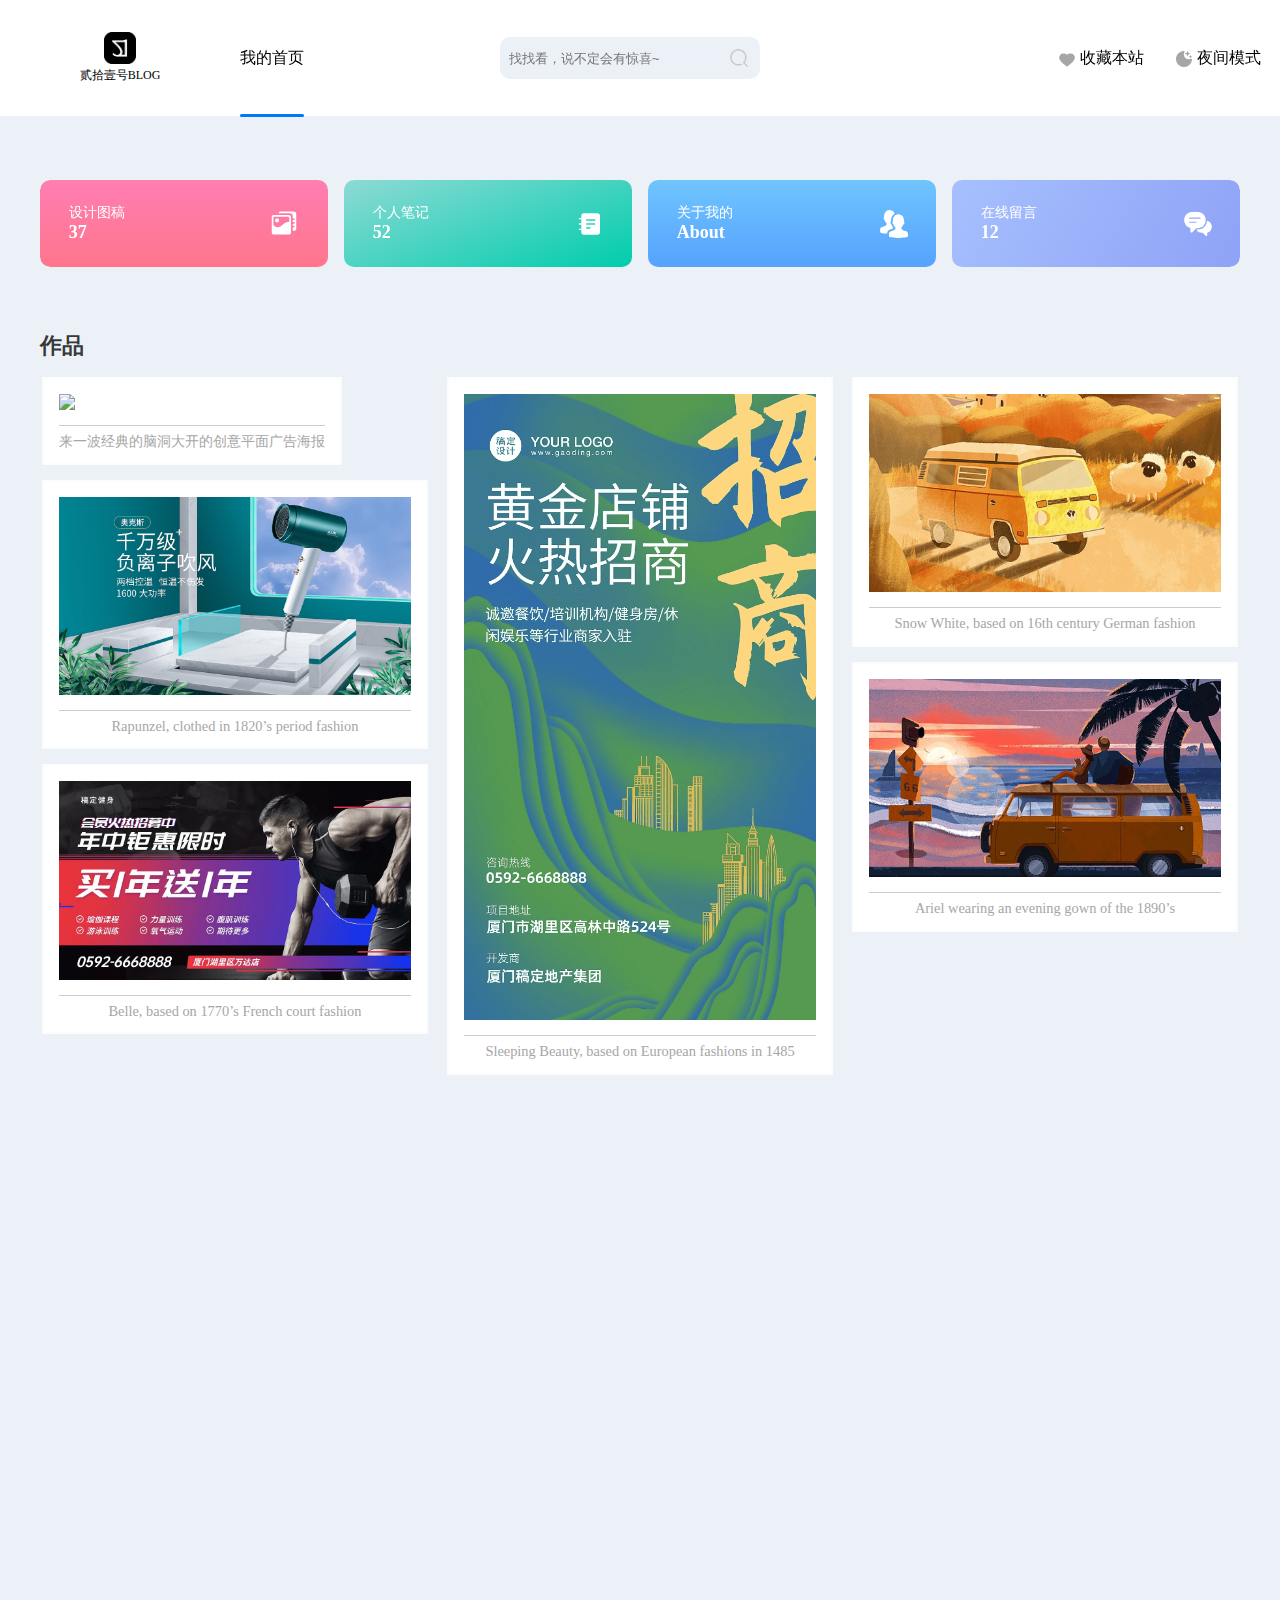
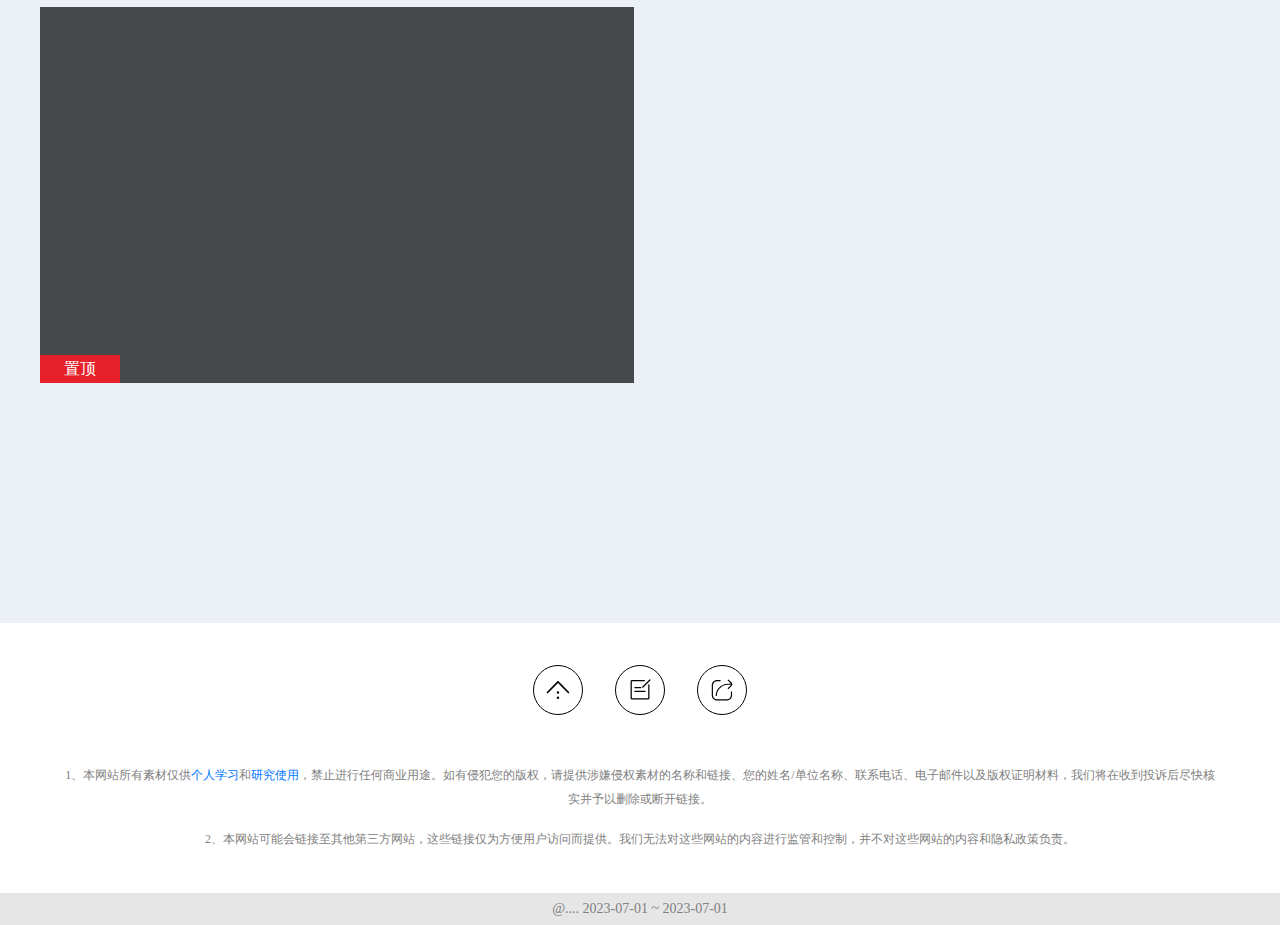
==== commit 447e1ae3: "调整首页动画" ====
--- a/index.html
+++ b/index.html
@@ -120,9 +120,9 @@
 			<!-- 顶部内容 -->
 			<ul class="content-top-box">
 				<li>
-					<div class="wow bounceInUp content-top-left-banner">
+					<div class="wow fadeInUp content-top-left-banner">
 						<ul class="content-top-right-box">
-							<li class="wow bounceIn">
+							<li class="wow fadeInUp">
 								<a href="graphic.html">
 									<div class="content-top-right-title">
 										<p>设计图稿</p>
@@ -133,7 +133,7 @@
 									</div>
 								</a>
 							</li>
-							<li class="wow bounceIn">
+							<li class="wow fadeInUp">
 								<a href="Notes.html">
 									<div class="content-top-right-title date" >
 										<p>个人笔记</p>
@@ -144,7 +144,7 @@
 									</div>
 								</a>
 							</li>							
-							<li class="wow bounceIn">
+							<li class="wow fadeInUp">
 								<a href="about.html">
 									<div class="content-top-right-title">
 										<p>关于我的</p>
@@ -155,7 +155,7 @@
 									</div>
 								</a>
 							</li>
-							<li class="wow bounceIn">
+							<li class="wow fadeInUp">
 								<a href="message.html">
 									<div class="content-top-right-title">
 										<p>在线留言</p>
@@ -171,75 +171,67 @@
 				</li>
 			</ul>
 			<!-- 平面作品 -->
-			<p class="wow bounceInUp plane-title graphic-list-title">
+			<p class="wow fadeInUp plane-title graphic-list-title">
 				<span class="now-color-title">作品</span>
 			</p>
 			<!-- 列表 -->
 			<!-- 瀑布流 -->
 			<div id="columns">
-				<figure>
+				<figure class="wow fadeInUp">
 					<a href="details.html?src=https://img2.baidu.com/it/u=1335406191,2911213722&fm=253&fmt=auto&app=138&f=JPEG?w=500&h=750">
 						<img src="https://img2.baidu.com/it/u=1335406191,2911213722&fm=253&fmt=auto&app=138&f=JPEG?w=500&h=750">
 						<figcaption>来一波经典的脑洞大开的创意平面广告海报</figcaption>
 					</a>
 				</figure>
-				
-				<figure>
+				<figure class="wow fadeInUp">
 					<a href="details.html?src=img/plane/02.png">
 						<img src="img/plane/02.png">
 						<figcaption>Rapunzel, clothed in 1820’s period fashion</figcaption>
 					</a>
 				</figure>
-				
-				<figure>
+				<figure class="wow fadeInUp">
 					<a href="details.html?src=img/plane/03.png">
 						<img src="img/plane/03.png">
 						<figcaption>Belle, based on 1770’s French court fashion</figcaption>
 					</a>
 				</figure>
-			  
-				<figure>
+				<figure class="wow fadeInUp">
 					<a href="details.html?src=img/plane/04.png">
 					<img src="img/plane/04.png">
 					<figcaption>Mulan, based on the Ming Dynasty period</figcaption>
 					</a>
 				</figure>
-				
-				<figure>
+				<figure class="wow fadeInUp">
 					<a href="details.html?src=img/plane/05.png">
 						<img src="img/plane/05.png">
 						<figcaption>Sleeping Beauty, based on European fashions in 1485</figcaption>
 					</a>
 				</figure>
-				
-				<figure>
+				<figure class="wow fadeInUp">
 					<a href="details.html?src=img/plane/06.png">
 						<img src="img/plane/06.png">
 						<figcaption>Pocahontas based on 17th century Powhatan costume</figcaption>
 					</a>
 				</figure>
-			  
-				<figure>
+				<figure class="wow fadeInUp">
 					<a href="details.html?src=img/plane/07.png">
 						<img src="img/plane/07.png">
 						<figcaption>Snow White, based on 16th century German fashion</figcaption>
 					</a>
-				</figure>	
-			  
-				<figure>
+				</figure>
+				<figure class="wow fadeInUp">
 					<a href="details.html?src=img/plane/08.png">
 						<img src="img/plane/08.png">
 						<figcaption>Ariel wearing an evening gown of the 1890’s</figcaption>
 					</a>
 				</figure>
-			  
-				<figure>
+				<figure class="wow fadeInUp">
 					<a href="details.html?src=img/plane/09.png">
 						<img src="img/plane/09.png">
 						<figcaption>Tiana wearing the <i>robe de style</i> of the 1920’s</figcaption>
 					</a>
 				</figure>
-			</div>			
+			</div>
 			<!-- <ul class="graphic-list-box">
 				<li class="wow bounceInUp">
 					<a href="details.html?src=img/plane/01.png">
@@ -297,7 +289,7 @@
 				</li>
 			</ul> -->
 			<!-- 更多按钮 -->
-			<ul class="wow bounceInUp more-index">
+			<ul class="wow fadeInUp more-index">
 				<li><a href="graphic.html">浏览更多作品</a></li>
 				<li>
 					<a href="graphic.html"><svg t="1688978290340" class="icon" viewBox="0 0 1024 1024" version="1.1" xmlns="http://www.w3.org/2000/svg" p-id="3260" width="32" height="32"><path d="M558.933333 490.666667L384 665.6l59.733333 59.733333 234.666667-234.666666L443.733333 256 384 315.733333l174.933333 174.933334z" fill="#2e54ff" p-id="3261"></path></svg></a>
@@ -305,74 +297,72 @@
 			</ul>
 			<!-- 笔记 -->
 			<div>
-				<p class="wow bounceInUp plane-title graphic-list-title">
+				<p class="wow fadeInUp plane-title graphic-list-title">
 					<span class="now-color-title">最新笔记</span>
 					<span>/</span>
 					<span class="graphic-list-title-describe">加深记忆、储存备忘</span>
 				</p>
 				<!-- 分割线 -->
-				<ul class="wow bounceInUp news-note-line">
-					<li class="wow bounceInUp"></li>
-					<li class="wow bounceInUp"></li>
-					<li class="wow bounceInUp"></li>
+				<ul class="news-note-line">
+					<li class="wow fadeInUp"></li>
+					<li class="wow fadeInUp"></li>
+					<li class="wow fadeInUp"></li>
 				</ul>
 				<!-- 列表 -->
-				<ul class="wow bounceInUp news-note-ul">
+				<ul class="news-note-ul">
 					<li>
 						<div>
-							<div><img src="https://img1.baidu.com/it/u=1698965068,3006510169&fm=253&fmt=auto&app=138&f=JPEG?w=750&h=500" /></div>
+							<div class="wow rotateIn"><img src="https://img1.baidu.com/it/u=1698965068,3006510169&fm=253&fmt=auto&app=138&f=JPEG?w=750&h=500" /></div>
 							<div class="news-note-left">
 								<div>
-									<p>电影海报设计</p>
-									<p>看大师如何在方寸之间挥洒才华</p>
-									<p><a href="Notes.html">产看详情</a></p>
+									<p class="wow bounceInLeft" data-wow-delay="0.3s">电影海报设计</p>
+									<p class="wow bounceInLeft" data-wow-delay="0.4s">看大师如何在方寸之间挥洒才华</p>
+									<p class="wow bounceInLeft" data-wow-delay="0.5s"><a href="Notes.html">产看详情</a></p>
 								</div>
 							</div>
 						</div>
 					</li>
 					<li>
-						<a href="Notes.html">
-							<ul class="news-note-list">
-								<li>
-									<img src="https://img2.baidu.com/it/u=2347958411,4043770742&fm=253&fmt=auto&app=138&f=JPEG?w=658&h=399" />
-								</li>
-								<li>
-									<p>4000字干货！超多案例的B端设计指南：导航（一）</p>
-									<p>早在两年前，我写过一篇关于导航菜单的文章。这篇文章帮助到了很多同学进入 B 端领域。然而，两年过去了，行业在不断发展，文章中的很多观点都不太适用于目前的 B 端环境。</p>
-									<p>2023-07-11</p>
-								</li>
-							</ul>
-							<ul class="news-note-list">
-								<li>
-									<img src="https://img1.baidu.com/it/u=2224274724,413370899&fm=253&fmt=auto&app=138&f=JPEG?w=745&h=500" />
-								</li>
-								<li>
-									<p>设计 Vision Pro 的 UI和交互时</p>
-									<p>编者按：这篇文章来自设计师 Jishnu Hari，他结合 WWDC 后续的宣讲和官方指南，梳理总结了 18 个 Vision Pro 的 UI 交互设计的原则，如果你的产品有打算往这片全新的领域迁移，那么可以先收藏这些设计原则：</p>
-									<p>2023-07-11</p>
-								</li>
-							</ul>
-							<ul class="news-note-list">
-								<li>
-									<img src="https://img2.baidu.com/it/u=3194690368,2740256494&fm=253&fmt=auto&app=138&f=JPEG?w=650&h=428" />
-								</li>
-								<li>
-									<p>4000字干货！</p>
-									<p>早在两年前，我写过一篇关于导航菜单的文章。这篇文章帮助到了很多同学进入 B 端领域。然而，两年过去了，行业在不断发展，文章中的很多观点都不太适用于目前的 B 端环境。</p>
-									<p>2023-07-11</p>
-								</li>
-							</ul>
-							<ul class="news-note-list">
-								<li>
-									<img src="https://img1.baidu.com/it/u=2168325563,2861170800&fm=253&fmt=auto&app=138&f=JPEG?w=499&h=333" />
-								</li>
-								<li>
-									<p>设计 Vision Pro 的 UI和交互时</p>
-									<p>编者按：这篇文章来自设计师 Jishnu Hari，他结合 WWDC 后续的宣讲和官方指南，梳理总结了 18 个 Vision Pro 的 UI 交互设计的原则，如果你的产品有打算往这片全新的领域迁移，那么可以先收藏这些设计原则：</p>
-									<p>2023-07-11</p>
-								</li>
-							</ul>
-						</a>
+						<ul class="wow fadeInUp news-note-list">
+							<li>
+								<img src="https://img2.baidu.com/it/u=2347958411,4043770742&fm=253&fmt=auto&app=138&f=JPEG?w=658&h=399" />
+							</li>
+							<li>
+								<p>4000字干货！超多案例的B端设计指南：导航（一）</p>
+								<p>早在两年前，我写过一篇关于导航菜单的文章。这篇文章帮助到了很多同学进入 B 端领域。然而，两年过去了，行业在不断发展，文章中的很多观点都不太适用于目前的 B 端环境。</p>
+								<p>2023-07-11</p>
+							</li>
+						</ul>
+						<ul class="wow fadeInUp news-note-list">
+							<li>
+								<img src="https://img1.baidu.com/it/u=2224274724,413370899&fm=253&fmt=auto&app=138&f=JPEG?w=745&h=500" />
+							</li>
+							<li>
+								<p>设计 Vision Pro 的 UI和交互时</p>
+								<p>编者按：这篇文章来自设计师 Jishnu Hari，他结合 WWDC 后续的宣讲和官方指南，梳理总结了 18 个 Vision Pro 的 UI 交互设计的原则，如果你的产品有打算往这片全新的领域迁移，那么可以先收藏这些设计原则：</p>
+								<p>2023-07-11</p>
+							</li>
+						</ul>
+						<ul class="wow fadeInUp news-note-list">
+							<li>
+								<img src="https://img2.baidu.com/it/u=3194690368,2740256494&fm=253&fmt=auto&app=138&f=JPEG?w=650&h=428" />
+							</li>
+							<li>
+								<p>4000字干货！</p>
+								<p>早在两年前，我写过一篇关于导航菜单的文章。这篇文章帮助到了很多同学进入 B 端领域。然而，两年过去了，行业在不断发展，文章中的很多观点都不太适用于目前的 B 端环境。</p>
+								<p>2023-07-11</p>
+							</li>
+						</ul>
+						<ul class="wow fadeInUp news-note-list">
+							<li>
+								<img src="https://img1.baidu.com/it/u=2168325563,2861170800&fm=253&fmt=auto&app=138&f=JPEG?w=499&h=333" />
+							</li>
+							<li>
+								<p>设计 Vision Pro 的 UI和交互时</p>
+								<p>编者按：这篇文章来自设计师 Jishnu Hari，他结合 WWDC 后续的宣讲和官方指南，梳理总结了 18 个 Vision Pro 的 UI 交互设计的原则，如果你的产品有打算往这片全新的领域迁移，那么可以先收藏这些设计原则：</p>
+								<p>2023-07-11</p>
+							</li>
+						</ul>
 					</li>
 				</ul>
 			</div>
--- a/css/css.css
+++ b/css/css.css
@@ -815,19 +815,19 @@
 		column-gap: 15px;
 		width: 100%;
 		max-width: 1200px;
-		margin: 50px auto;
+		margin: 0 auto;
 	}
 
 	div#columns figure {
-		background: #fefefe;
+		background: var(--bg-fff);
 		border: 2px solid #fcfcfc;
-		box-shadow: 0 1px 2px rgba(34, 25, 25, 0.4);
+		/* box-shadow: 0 1px 2px rgba(34, 25, 25, 0.4); */
 		margin: 0 2px 15px;
 		padding: 15px;
 		padding-bottom: 10px;
 		transition: opacity .4s ease-in-out;
-	  display: inline-block;
-	  column-break-inside: avoid;
+		display: inline-block;
+		column-break-inside: avoid;
 	}
 
 	div#columns figure img {
@@ -838,9 +838,10 @@
 	}
 
 	div#columns figure figcaption {
-	  font-size: .9rem;
-		color: #444;
-	  line-height: 1.5;
+		font-size: .9rem;
+		color: var(--light-grey);
+		line-height: 1.5;
+		text-align: center;
 	}
 
 	div#columns small { 
@@ -853,14 +854,14 @@
 	div#columns small a { 
 	  color: #666; 
 	  text-decoration: none; 
-	  transition: .4s color;
+	  transition: .3s color;
 	}
 
 	div#columns:hover figure:not(:hover) {
 		opacity: 0.5;
 	}
 
-	@media screen and (max-width: 750px) { 
+	@media screen and (max-width: 767px) { 
 	  #columns { column-gap: 0px; }
-	  #columns figure { width: auto; }
+	  #columns figure { width: auto;}
 	}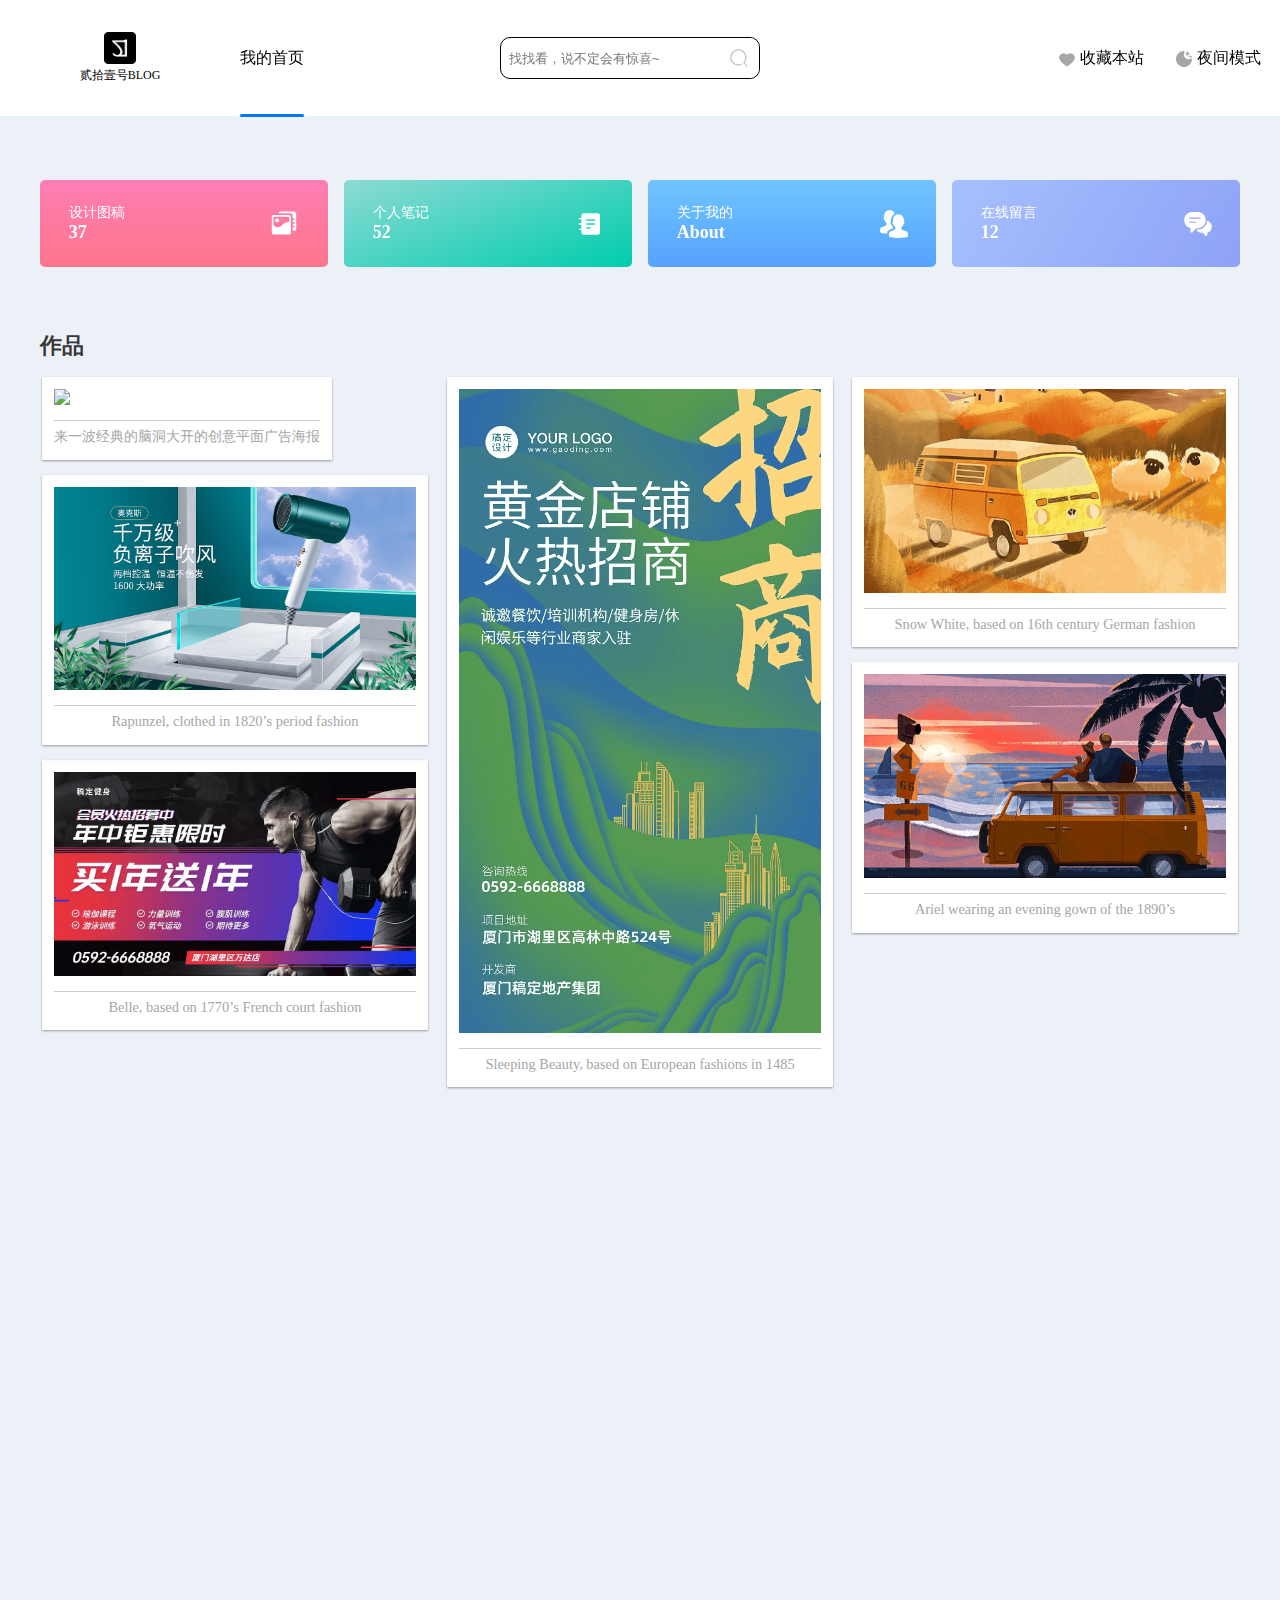
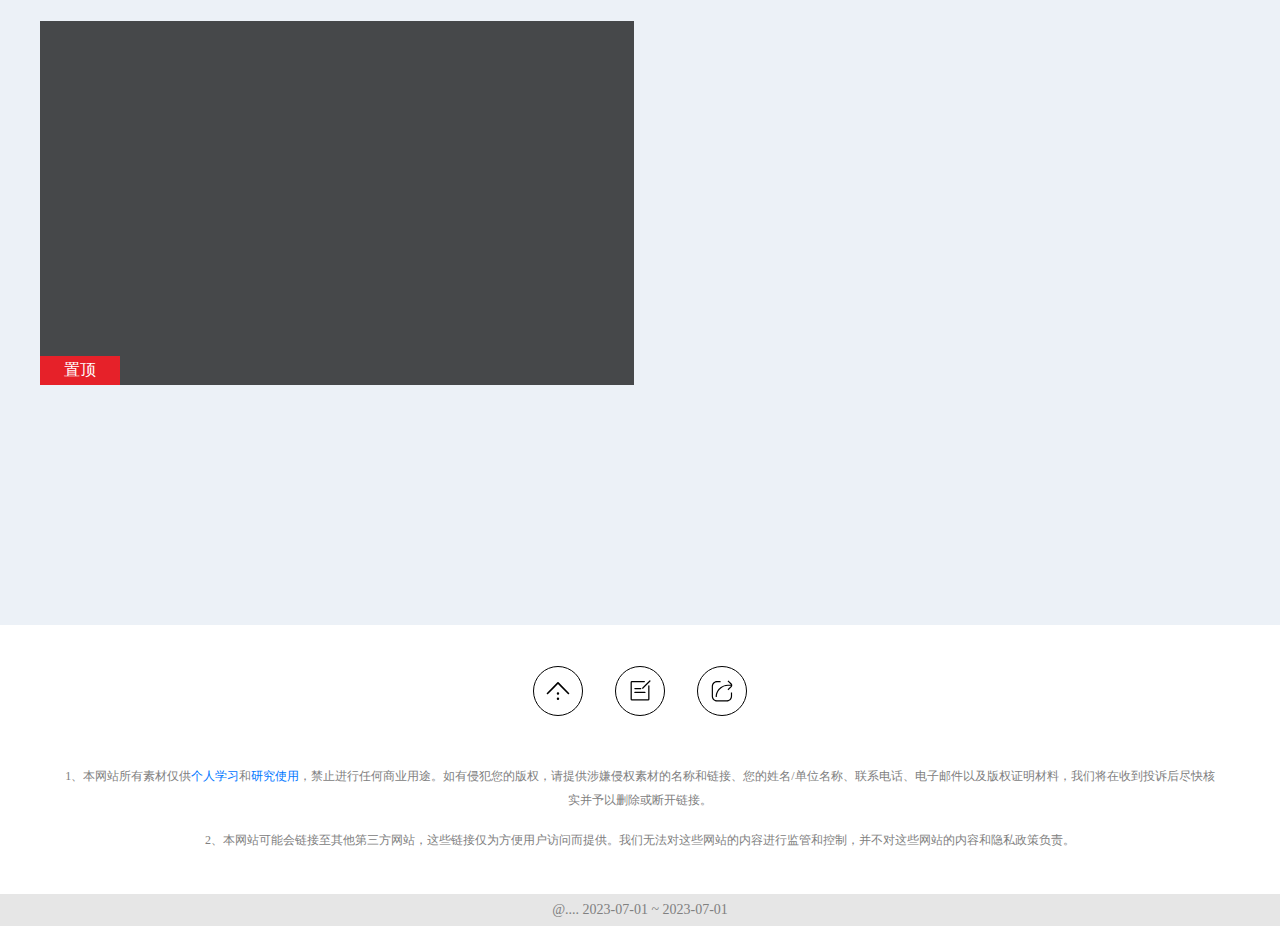
==== commit aa043886: "修改首页最新笔记样式" ====
--- a/index.html
+++ b/index.html
@@ -324,44 +324,52 @@
 					</li>
 					<li>
 						<ul class="wow fadeInUp news-note-list">
-							<li>
-								<img src="https://img2.baidu.com/it/u=2347958411,4043770742&fm=253&fmt=auto&app=138&f=JPEG?w=658&h=399" />
-							</li>
-							<li>
-								<p>4000字干货！超多案例的B端设计指南：导航（一）</p>
-								<p>早在两年前，我写过一篇关于导航菜单的文章。这篇文章帮助到了很多同学进入 B 端领域。然而，两年过去了，行业在不断发展，文章中的很多观点都不太适用于目前的 B 端环境。</p>
-								<p>2023-07-11</p>
-							</li>
+							<a href="note-details.html">
+								<li>
+									<img src="https://img2.baidu.com/it/u=2347958411,4043770742&fm=253&fmt=auto&app=138&f=JPEG?w=658&h=399" />
+								</li>
+								<li>
+									<p>4000字干货！超多案例的B端设计指南：导航（一）</p>
+									<p>早在两年前，我写过一篇关于导航菜单的文章。这篇文章帮助到了很多同学进入 B 端领域。然而，两年过去了，行业在不断发展，文章中的很多观点都不太适用于目前的 B 端环境。</p>
+									<p>2023-07-11</p>
+								</li>
+							</a>
 						</ul>
 						<ul class="wow fadeInUp news-note-list">
-							<li>
-								<img src="https://img1.baidu.com/it/u=2224274724,413370899&fm=253&fmt=auto&app=138&f=JPEG?w=745&h=500" />
-							</li>
-							<li>
-								<p>设计 Vision Pro 的 UI和交互时</p>
-								<p>编者按：这篇文章来自设计师 Jishnu Hari，他结合 WWDC 后续的宣讲和官方指南，梳理总结了 18 个 Vision Pro 的 UI 交互设计的原则，如果你的产品有打算往这片全新的领域迁移，那么可以先收藏这些设计原则：</p>
-								<p>2023-07-11</p>
-							</li>
+							<a href="note-details.html">
+								<li>
+									<img src="https://img1.baidu.com/it/u=2224274724,413370899&fm=253&fmt=auto&app=138&f=JPEG?w=745&h=500" />
+								</li>
+								<li>
+									<p>设计 Vision Pro 的 UI和交互时</p>
+									<p>编者按：这篇文章来自设计师 Jishnu Hari，他结合 WWDC 后续的宣讲和官方指南，梳理总结了 18 个 Vision Pro 的 UI 交互设计的原则，如果你的产品有打算往这片全新的领域迁移，那么可以先收藏这些设计原则：</p>
+									<p>2023-07-11</p>
+								</li>
+							</a>
 						</ul>
 						<ul class="wow fadeInUp news-note-list">
-							<li>
-								<img src="https://img2.baidu.com/it/u=3194690368,2740256494&fm=253&fmt=auto&app=138&f=JPEG?w=650&h=428" />
-							</li>
-							<li>
-								<p>4000字干货！</p>
-								<p>早在两年前，我写过一篇关于导航菜单的文章。这篇文章帮助到了很多同学进入 B 端领域。然而，两年过去了，行业在不断发展，文章中的很多观点都不太适用于目前的 B 端环境。</p>
-								<p>2023-07-11</p>
-							</li>
+							<a href="note-details.html">
+								<li>
+									<img src="https://img2.baidu.com/it/u=3194690368,2740256494&fm=253&fmt=auto&app=138&f=JPEG?w=650&h=428" />
+								</li>
+								<li>
+									<p>4000字干货！</p>
+									<p>早在两年前，我写过一篇关于导航菜单的文章。这篇文章帮助到了很多同学进入 B 端领域。然而，两年过去了，行业在不断发展，文章中的很多观点都不太适用于目前的 B 端环境。</p>
+									<p>2023-07-11</p>
+								</li>
+							</a>
 						</ul>
 						<ul class="wow fadeInUp news-note-list">
-							<li>
-								<img src="https://img1.baidu.com/it/u=2168325563,2861170800&fm=253&fmt=auto&app=138&f=JPEG?w=499&h=333" />
-							</li>
-							<li>
-								<p>设计 Vision Pro 的 UI和交互时</p>
-								<p>编者按：这篇文章来自设计师 Jishnu Hari，他结合 WWDC 后续的宣讲和官方指南，梳理总结了 18 个 Vision Pro 的 UI 交互设计的原则，如果你的产品有打算往这片全新的领域迁移，那么可以先收藏这些设计原则：</p>
-								<p>2023-07-11</p>
-							</li>
+							<a href="note-details.html">
+								<li>
+									<img src="https://img1.baidu.com/it/u=2168325563,2861170800&fm=253&fmt=auto&app=138&f=JPEG?w=499&h=333" />
+								</li>
+								<li>
+									<p>设计 Vision Pro 的 UI和交互时</p>
+									<p>编者按：这篇文章来自设计师 Jishnu Hari，他结合 WWDC 后续的宣讲和官方指南，梳理总结了 18 个 Vision Pro 的 UI 交互设计的原则，如果你的产品有打算往这片全新的领域迁移，那么可以先收藏这些设计原则：</p>
+									<p>2023-07-11</p>
+								</li>							
+							</a>
 						</ul>
 					</li>
 				</ul>
--- a/css/css.css
+++ b/css/css.css
@@ -61,11 +61,11 @@
 .navbar-ul-left{display: flex;flex-wrap: wrap;justify-content: space-between;width: 65%;align-items: center;position: relative;}
 .navbar-ul-left>div{width: 50%;position: relative;}
 .navbar-ul-left div form{justify-content: flex-end;display: flex;flex-wrap: wrap;}
-.navbar-ul-left input[name="search"]{border: 1px solid rgba(0, 0, 0, 0);height: 2.5rem;width: 82%;background-color: var(--bg-color);border-radius: 0.625rem;outline: none;padding: 0 15% 0 3%;right: 0;transition:all var(--transitionTime03) linear;}
+.navbar-ul-left input[name="search"]{border: 1px solid rgba(0, 0, 0, 1);height: 2.5rem;width: 82%;border-radius: 0.625rem;outline: none;padding: 0 15% 0 3%;right: 0;transition:all var(--transitionTime03) linear;}
 .navbar-ul-left input[name="search"]:hover{border: 1px solid #0077FF;}
 .navbar-ul-left input[name="search"]:focus{border: 1px solid #0077FF;}
 .weather{color: var(--color000);}
-.navbar-ul-left input[name="submit"]{height: 2.5rem;width: 2.5rem;position: absolute;right: 1px;top:1px;border-radius: 0.625rem;border: 0;outline: none;background-color: var(--bg-color);background-image: url(../img/icon/search.png);background-size:50%;background-position: 0.6rem 0.6rem;background-repeat: no-repeat;text-align:center;cursor: pointer;}
+.navbar-ul-left input[name="submit"]{height: 2.5rem;width: 2.5rem;position: absolute;right: 1px;top:1px;border-radius: 0.625rem;border: 0;outline: none;background-color: var(--bg-fff);background-image: url(../img/icon/search.png);background-size:50%;background-position: 0.6rem 0.6rem;background-repeat: no-repeat;text-align:center;cursor: pointer;}
 /* .navbar-ul li:last-child{font-size: 0.75rem;line-height: 1.2rem;} */
 
 /* logo */
@@ -90,7 +90,7 @@
 	}
 .content-top-box>li{width: 100%;height: auto;}
 .content-top-left-title{margin-bottom: 1rem;color: var(--color000);}
-.content-top-left-banner{width: 100%;height: auto;border-radius: 0.625rem;overflow: hidden;}
+.content-top-left-banner{width: 100%;height: auto;border-radius: 0rem;overflow: hidden;}
 .content-top-left-banner>a>img{width: 100%;max-width: 100%;height: auto;text-align: center;}
 .content-top-right-box{
 	padding: 0;
@@ -101,7 +101,7 @@
 	/* background-color: var(--bg-fff); */
 	}
 .content-top-right-box li{
-	width: 24%;height: auto;margin-bottom: 0;border-radius: 0.625rem;overflow: hidden;
+	width: 24%;height: auto;margin-bottom: 0;border-radius: 5px;overflow: hidden;
 	display: flex;display: -ms-flexbox;display: -webkit-flex;display: -moz-box;
 	flex-wrap: wrap;
 	justify-content: center;
@@ -139,16 +139,19 @@
 .news-note-left div{display: flex;justify-content: center;flex-wrap: wrap;}
 .news-note-left p{text-align: center;color: var(--colorfff);margin: 0;padding: 0.5rem 0;width: auto;width: 100%;}
 .news-note-left p:first-child{font-size: 2rem;}
-.news-note-left p:last-child{border: 1px solid #fff;width: 8rem;margin: 1rem 0 0 0;}
+.news-note-left p:last-child{border: 1px solid #fff;width: 7rem;margin: 1rem 0 0 0;border-radius: 0.2rem;padding: 0;transition: all .3s ease}
+.news-note-left p:last-child a{width: 100%;height: 100%;display: block;padding: 0.5rem 0;}
+.news-note-left p:last-child:hover{background-color: #fff;color: #000;}
 .news-note-left::before{position: absolute;bottom: 0;left: 0;content: '置顶';width: 5rem;height: 1.8rem;color: #fff;text-align: center;line-height: 1.8rem;background-color: #e62129;}
 /* 列表 */
 .news-note-list{width: 100%;height: auto;display: flex;flex-wrap: nowrap;justify-content: space-between;background-color: var(--bg-fff);padding: 0.5rem;width: auto;}
+.news-note-list a{display: flex;flex-wrap: nowrap;justify-content: space-between;}
 .news-note-list li:first-child{width:22%;height: auto;}
 .news-note-list li:last-child{padding: 0 0 0 0.5rem;align-content: space-between;display: flex;flex-wrap: wrap;width: 78%;}
 .news-note-list li:first-child img{width:100%;height: auto;}
-.news-note-list li:last-child p:first-child{font-size: 1.2rem;overflow:hidden; text-overflow:ellipsis;display:-webkit-box; -webkit-box-orient:vertical;-webkit-line-clamp:1;}
-.news-note-list li:last-child p:nth-child(2){font-size: 0.875rem;overflow:hidden; text-overflow:ellipsis;display:-webkit-box; -webkit-box-orient:vertical;-webkit-line-clamp:2;color: var(--dark-gray);}
-.news-note-list li:last-child p:last-child{font-size: 0.875rem;}
+.news-note-list li:last-child p:first-child{font-size: 1.2rem;overflow:hidden; text-overflow:ellipsis;display:-webkit-box; -webkit-box-orient:vertical;-webkit-line-clamp:1;color: var(--color000);}
+.news-note-list li:last-child p:nth-child(2){font-size: 0.75rem;overflow:hidden; text-overflow:ellipsis;display:-webkit-box; -webkit-box-orient:vertical;-webkit-line-clamp:2;color: var(--light-grey);}
+.news-note-list li:last-child p:last-child{font-size: 0.75rem;color: var(--light-grey);}
 
 /* 平面作品 */
 .plane-box{
@@ -455,7 +458,7 @@
 
 /* 超小屏幕（手机，小于 768px） */
 @media (max-width: 767px) {
-	.content-box{width: 96%;margin: 2rem auto 0 auto;}
+	.content-box{width: 92%;margin: 2rem auto 0 auto;}
 	.content-top-box li{width: 100%;}
 	.content-top-left-banner{height: auto;}
 	.content-top-right-box{padding: 0;background-color: transparent;}
@@ -821,9 +824,9 @@
 	div#columns figure {
 		background: var(--bg-fff);
 		border: 2px solid #fcfcfc;
-		/* box-shadow: 0 1px 2px rgba(34, 25, 25, 0.4); */
+		box-shadow: 0 1px 2px rgba(34, 25, 25, 0.4);
 		margin: 0 2px 15px;
-		padding: 15px;
+		padding: 10px;
 		padding-bottom: 10px;
 		transition: opacity .4s ease-in-out;
 		display: inline-block;
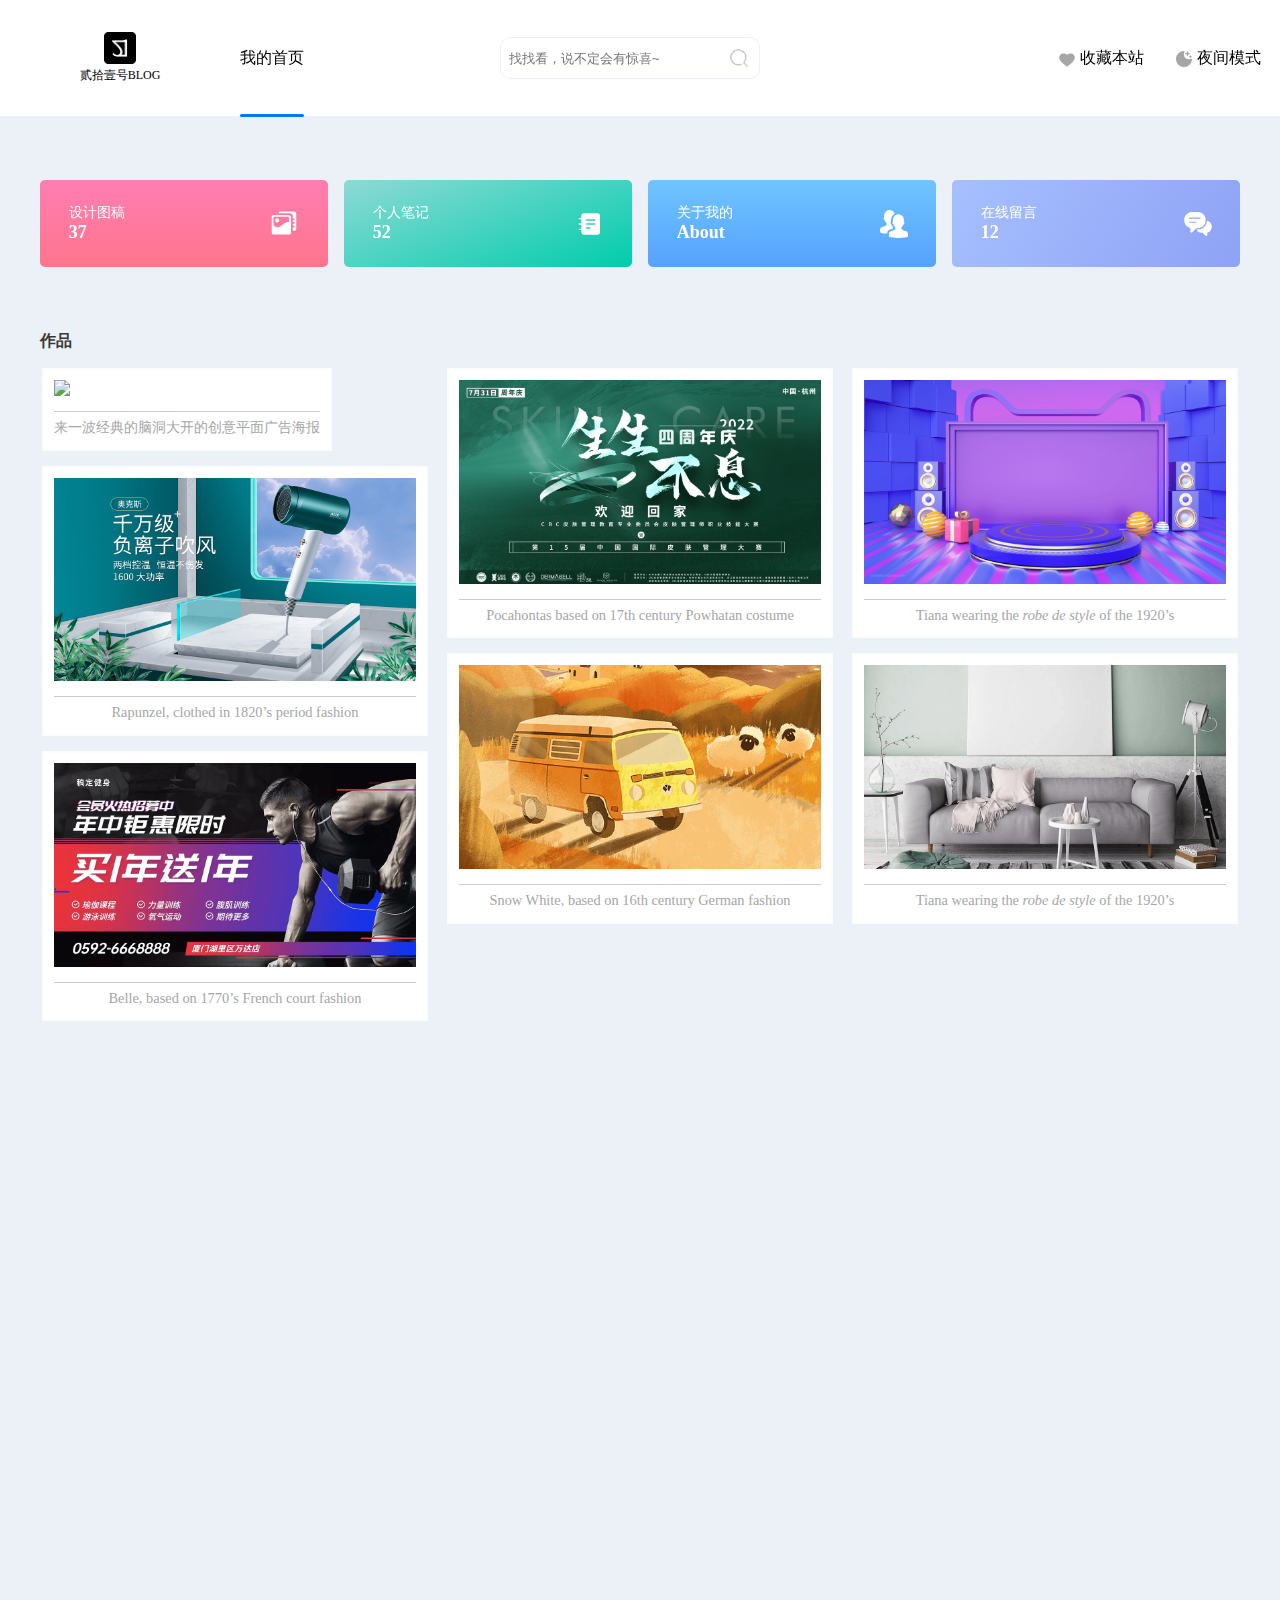
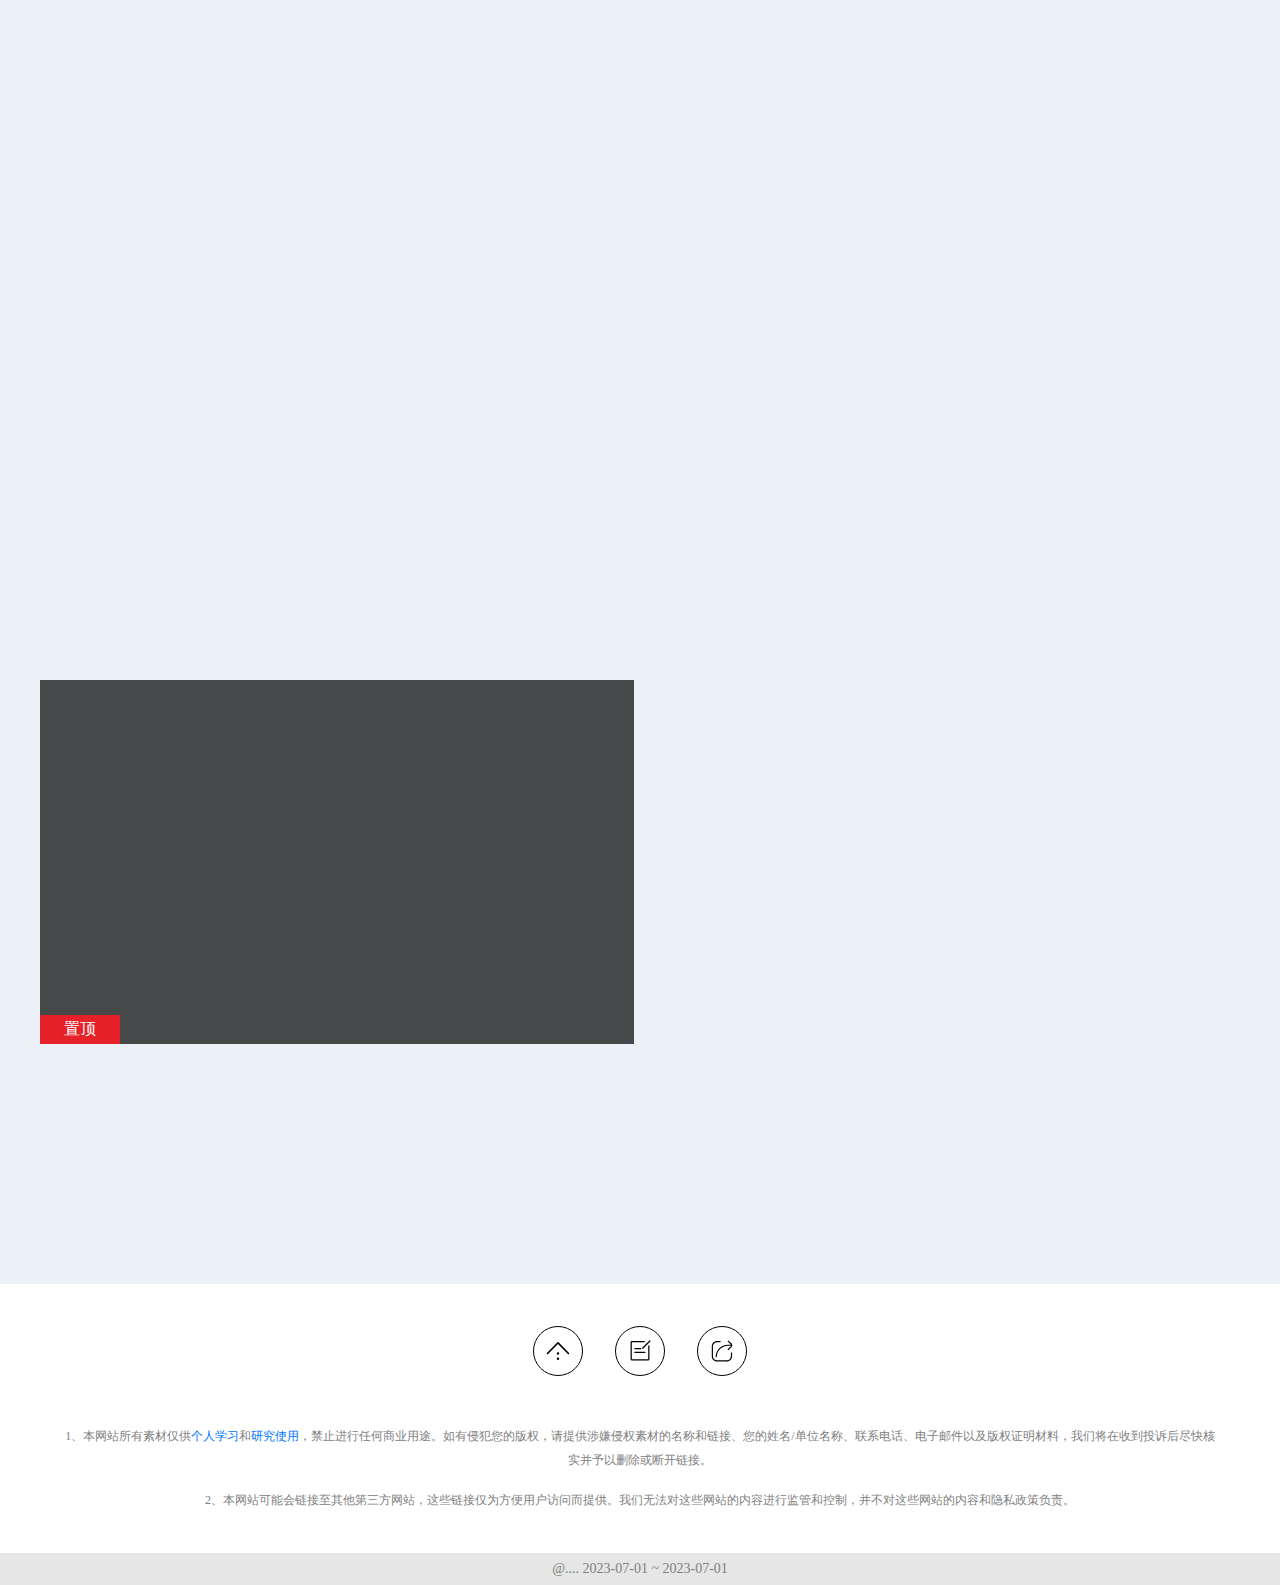
==== commit 54342342: "修改首页瀑布流样式" ====
--- a/index.html
+++ b/index.html
@@ -171,7 +171,7 @@
 				</li>
 			</ul>
 			<!-- 平面作品 -->
-			<p class="wow fadeInUp plane-title graphic-list-title">
+			<p class="wow fadeInUp plane-title">
 				<span class="now-color-title">作品</span>
 			</p>
 			<!-- 列表 -->
@@ -228,6 +228,42 @@
 				<figure class="wow fadeInUp">
 					<a href="details.html?src=img/plane/09.png">
 						<img src="img/plane/09.png">
+						<figcaption>Tiana wearing the <i>robe de style</i> of the 1920’s</figcaption>
+					</a>
+				</figure>
+				<figure class="wow fadeInUp">
+					<a href="details.html?src=img/plane/10.png">
+						<img src="img/plane/10.png">
+						<figcaption>Tiana wearing the <i>robe de style</i> of the 1920’s</figcaption>
+					</a>
+				</figure>
+				<figure class="wow fadeInUp">
+					<a href="details.html?src=img/3d/01.png">
+						<img src="img/3d/01.png">
+						<figcaption>Tiana wearing the <i>robe de style</i> of the 1920’s</figcaption>
+					</a>
+				</figure>
+				<figure class="wow fadeInUp">
+					<a href="details.html?src=img/3d/02.png">
+						<img src="img/3d/02.png">
+						<figcaption>Tiana wearing the <i>robe de style</i> of the 1920’s</figcaption>
+					</a>
+				</figure>
+				<figure class="wow fadeInUp">
+					<a href="details.html?src=img/3d/03.png">
+						<img src="img/3d/03.png">
+						<figcaption>Tiana wearing the <i>robe de style</i> of the 1920’s</figcaption>
+					</a>
+				</figure>
+				<figure class="wow fadeInUp">
+					<a href="details.html?src=img/3d/04.png">
+						<img src="img/3d/04.png">
+						<figcaption>Tiana wearing the <i>robe de style</i> of the 1920’s</figcaption>
+					</a>
+				</figure>
+				<figure class="wow fadeInUp">
+					<a href="details.html?src=img/banner/01.png">
+						<img src="img/banner/01.png">
 						<figcaption>Tiana wearing the <i>robe de style</i> of the 1920’s</figcaption>
 					</a>
 				</figure>
--- a/css/css.css
+++ b/css/css.css
@@ -61,11 +61,11 @@
 .navbar-ul-left{display: flex;flex-wrap: wrap;justify-content: space-between;width: 65%;align-items: center;position: relative;}
 .navbar-ul-left>div{width: 50%;position: relative;}
 .navbar-ul-left div form{justify-content: flex-end;display: flex;flex-wrap: wrap;}
-.navbar-ul-left input[name="search"]{border: 1px solid rgba(0, 0, 0, 1);height: 2.5rem;width: 82%;border-radius: 0.625rem;outline: none;padding: 0 15% 0 3%;right: 0;transition:all var(--transitionTime03) linear;}
+.navbar-ul-left input[name="search"]{border: 1px solid var(--bg-color);height: 2.5rem;width: 82%;border-radius: 0.625rem;outline: none;padding: 0 15% 0 3%;right: 0;transition:all var(--transitionTime03) linear;background-color: rgba(255, 255, 255, 0);}
 .navbar-ul-left input[name="search"]:hover{border: 1px solid #0077FF;}
 .navbar-ul-left input[name="search"]:focus{border: 1px solid #0077FF;}
 .weather{color: var(--color000);}
-.navbar-ul-left input[name="submit"]{height: 2.5rem;width: 2.5rem;position: absolute;right: 1px;top:1px;border-radius: 0.625rem;border: 0;outline: none;background-color: var(--bg-fff);background-image: url(../img/icon/search.png);background-size:50%;background-position: 0.6rem 0.6rem;background-repeat: no-repeat;text-align:center;cursor: pointer;}
+.navbar-ul-left input[name="submit"]{height: 2.5rem;width: 2.5rem;position: absolute;right: 1px;top:1px;border-radius: 0.625rem;border: 0;outline: none;background-color: rgba(255, 255, 255, 0);background-image: url(../img/icon/search.png);background-size:50%;background-position: 0.6rem 0.6rem;background-repeat: no-repeat;text-align:center;cursor: pointer;}
 /* .navbar-ul li:last-child{font-size: 0.75rem;line-height: 1.2rem;} */
 
 /* logo */
@@ -824,13 +824,15 @@
 	div#columns figure {
 		background: var(--bg-fff);
 		border: 2px solid #fcfcfc;
-		box-shadow: 0 1px 2px rgba(34, 25, 25, 0.4);
+		/* box-shadow: 0 1px 2px rgba(34, 25, 25, 0.4); */
 		margin: 0 2px 15px;
 		padding: 10px;
 		padding-bottom: 10px;
 		transition: opacity .4s ease-in-out;
 		display: inline-block;
-		column-break-inside: avoid;
+		/* column-break-inside: avoid; */
+		page-break-inside: avoid;
+		break-inside: avoid;
 	}
 
 	div#columns figure img {
@@ -863,8 +865,19 @@
 	div#columns:hover figure:not(:hover) {
 		opacity: 0.5;
 	}
-
-	@media screen and (max-width: 767px) { 
-	  #columns { column-gap: 0px; }
+	@media screen and (max-width: 767px) {
+	  #columns { column-gap: 0px;}
 	  #columns figure { width: auto;}
+	  div#columns figure {
+	  	margin: 0 0px 15px;
+	  	padding: 10px;
+	  }
+	  div#columns figure img {
+	  	border-bottom: 0;
+	  	padding-bottom: 6px;
+	  	margin-bottom: 5px;
+	  }
+	  div#columns figure figcaption {
+	  	font-size: 0.75rem;
+	  }
 	}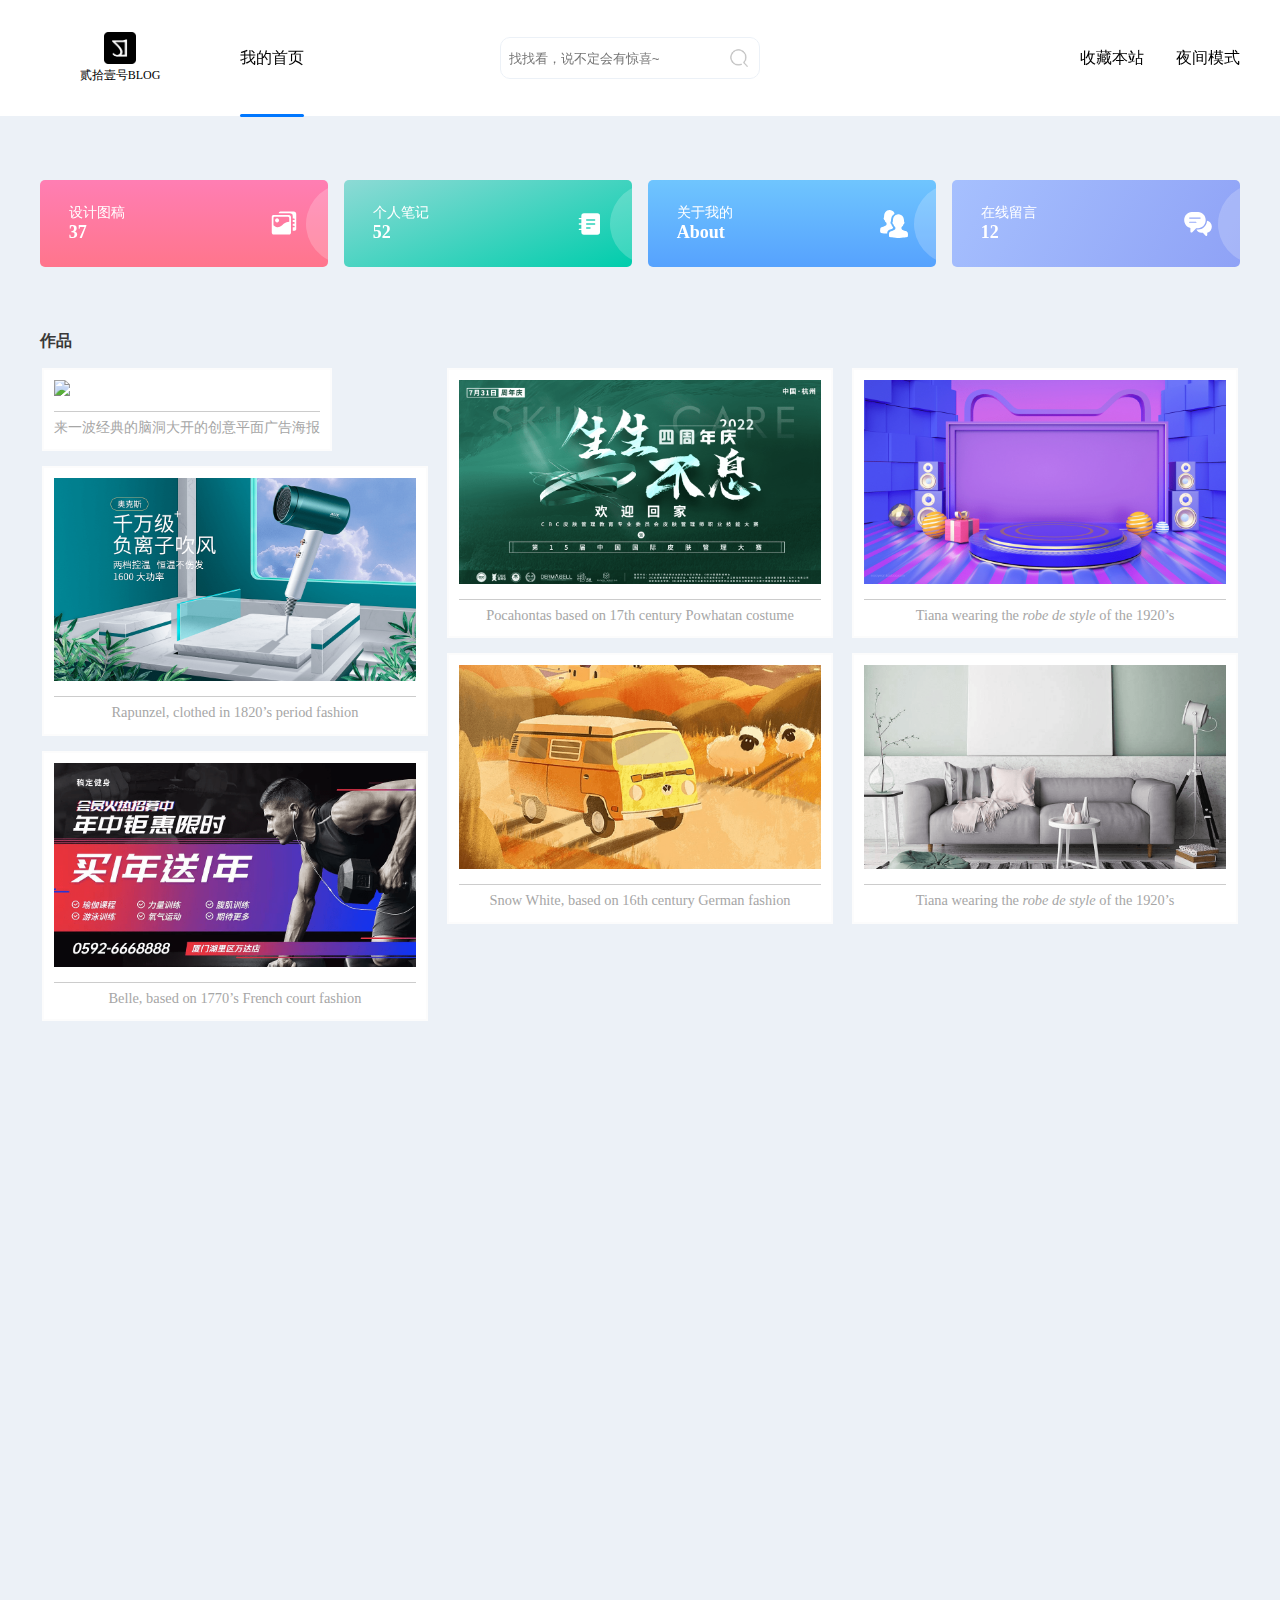
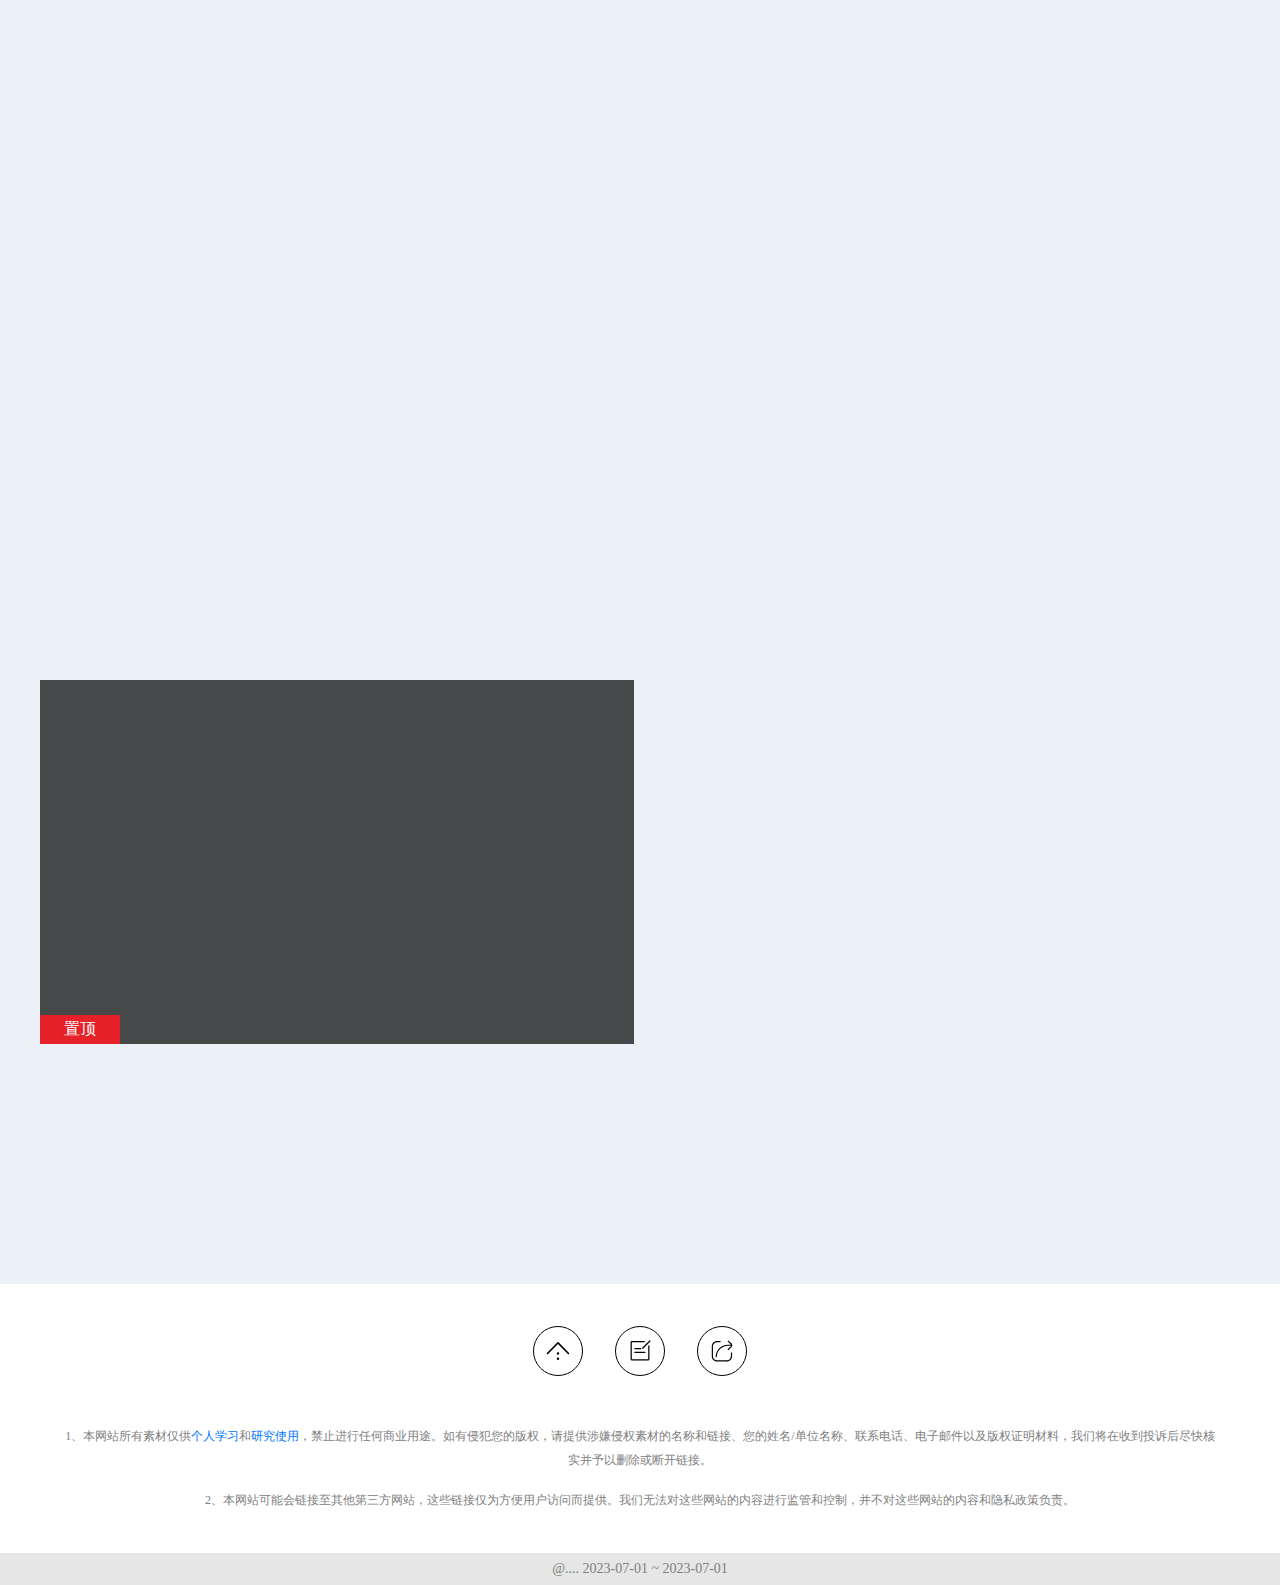
==== commit 74234ec1: "修改pc导航栏" ====
--- a/index.html
+++ b/index.html
@@ -105,12 +105,12 @@
 			</div>
 			<div class="navbar-right">
 				<div>
-					<span><img src="img/icon/collect.png"/></span>
+					<!-- <span><img src="img/icon/collect.png"/></span> -->
 					<span>收藏本站</span>
 				</div>
 				<div>
-					<span id="modenight" onclick="night()"><img src="img/icon/night.png"/>夜间模式</span>
-					<span id="modeoo" onclick="daytime()"><img src="img/icon/daytime.png"/>白天模式</span>
+					<span id="modenight" onclick="night()"><!--<img src="img/icon/night.png"/>-->夜间模式</span>
+					<span id="modeoo" onclick="daytime()"><!--<img src="img/icon/daytime.png"/>-->白天模式</span>
 				</div>
 				<div class="navbar-more"><div></div></div>
 			</div>
--- a/css/css.css
+++ b/css/css.css
@@ -107,8 +107,13 @@
 	justify-content: center;
 	background-color: var(--bg-fff);
 	padding: 1.5rem 0;
+	position: relative;
+	align-items: center;
 	/* align-content:center; */
 	}
+.content-top-right-box li::before{position: absolute;width: 1rem;height: 200%;background-color: rgba(255, 255,255, 0.2);top: -50%;left: -30%;content: '';transform: rotate(15deg);transition: all .3s ease;box-shadow: 10px 10px 10px 10px rgba(255, 255,255, 0.2);}
+.content-top-right-box li::after{position: absolute;width: 5rem;height: 5rem;background-color: rgba(255, 255,255, 0.2);top:;right: -20%;content: '';transform: rotate(15deg);transition: all .3s ease;border-radius: 50%;}
+.content-top-right-box li:hover::before{left: 110%;}
 	.content-top-right-box li:nth-child(1){background-image:linear-gradient(0deg,#ff758c 0%, #ff7eb3 100%)}
 	.content-top-right-box li:nth-child(2){background-image:linear-gradient(-20deg,#00cdac 0%, #8ddad5 100%)}
 	.content-top-right-box li:nth-child(3){background-image:linear-gradient(0deg,#56a2fe 0%, #6fc5fe 100%)}
@@ -285,10 +290,10 @@
 
 
 /* 平面作品详情展示 */
-.details-box{width: 100%;background-color: #383838;height: auto;padding: 2rem 0 1rem 0;}
+.details-box{width: 100%;background-color: ;height: auto;padding: 2rem 0 1rem 0;}
 .details-main{width: 75rem;margin: 0 auto;}
-.details-main div{margin: 0 auto 1rem 0;}
-.details-main div:not(.details-main-content){color: var(--colorfff);}
+.details-main div{margin: 0 auto 1rem 0;text-align: center;}
+.details-main div:not(.details-main-content){color: var(--color000);}
 .details-main-content{color: var(--medium-grey);font-size: 0.875rem;}
 .details-main img{max-width: 100%;height: auto;}
 .label{padding: 0.2rem 0.2rem;background-color: #4FBA25;border-radius: 0.2rem;margin-left: 0.5rem;color: #ffffff;}
@@ -463,7 +468,8 @@
 	.content-top-left-banner{height: auto;}
 	.content-top-right-box{padding: 0;background-color: transparent;}
 	.content-top-right-box li{width: 40%;margin-bottom: 0rem;background-color: var(--colorfff);padding: 1rem 1rem;margin: 0 0 0.6rem 0;}
-	
+	.content-top-right-box li::before{width: 15rem;height: 15rem;background-color: rgba(255, 255,255, 0.2);right: -40%;top: 80%;transform: rotate(0);border-radius: 50%;}
+	.content-top-right-box li::after{right: -40%;width: 15rem;height: 15rem;top: 70%;}
 	/* .content-top-right-title p:last-child{display: none;} */
 	.content-top-right-title{width: 40%;padding: 0;}
 	
@@ -533,8 +539,8 @@
 	.count-ul li p:last-child{font-size: 0.875rem;}
 	/* 搜索按钮 */
 	.navbar-mobile-ul form{width: 100%;}
-	.navbar-mobile-ul input[name="search-mobile"]{width: 81%;height: 2rem;padding: 0 3% 0 0.5rem;border: 0;outline: none;}
-	.navbar-mobile-ul input[name="submit-mobile"]{width: ;height: 2rem;border: 0;outline: none;position: absolute;top: 0;right: 0;padding: 0 3%;background-color: #e7e7e7;}
+	.navbar-mobile-ul input[name="search-mobile"]{width: 81%;height: 1.9rem;padding: 0 3% 0 0.5rem;outline: none;border: 1px solid #ececec;background-color: var(--bg-fff);}
+	.navbar-mobile-ul input[name="submit-mobile"]{width: ;height: 2rem;border: 0;outline: none;position: absolute;top: 0;right: 0;padding: 0 3%;background-color: #ececec;}
 	/* 二级设置菜单 */
 	.navbar-mobile-set{width: 90%;display: none;}
 	.navbar-mobile-set li{width: 100%;margin: 1rem 0 0 1.5rem;height: auto;display: flex;align-items: center;}
@@ -573,6 +579,7 @@
 	.plane-prompt-bottom{text-align: center;margin-right: 0rem;}
 	.plane-prompt-bottom>a{width: inherit;}
 	.graphic-list-title-describe{font-size: 0.875rem;}
+	.graphic-list-title-moblie{font-size: 0.875rem;}
 	
 	/* 三维作品 */
 	/* 三维列表 */
@@ -607,7 +614,7 @@
 	.recommend-note-ul-list li:last-child{width: 100%;height: auto;}
 	
 	/* 平面作品详情展示 */
-	.details-main{width: 96%}
+	.details-main{width: 92%}
 	.detailsWindow{display: flex;position: absolute;width: 100%;height: 100%;background-color: yellow;color: red;}
 	.details-box{padding-top: 1rem;}
 	
